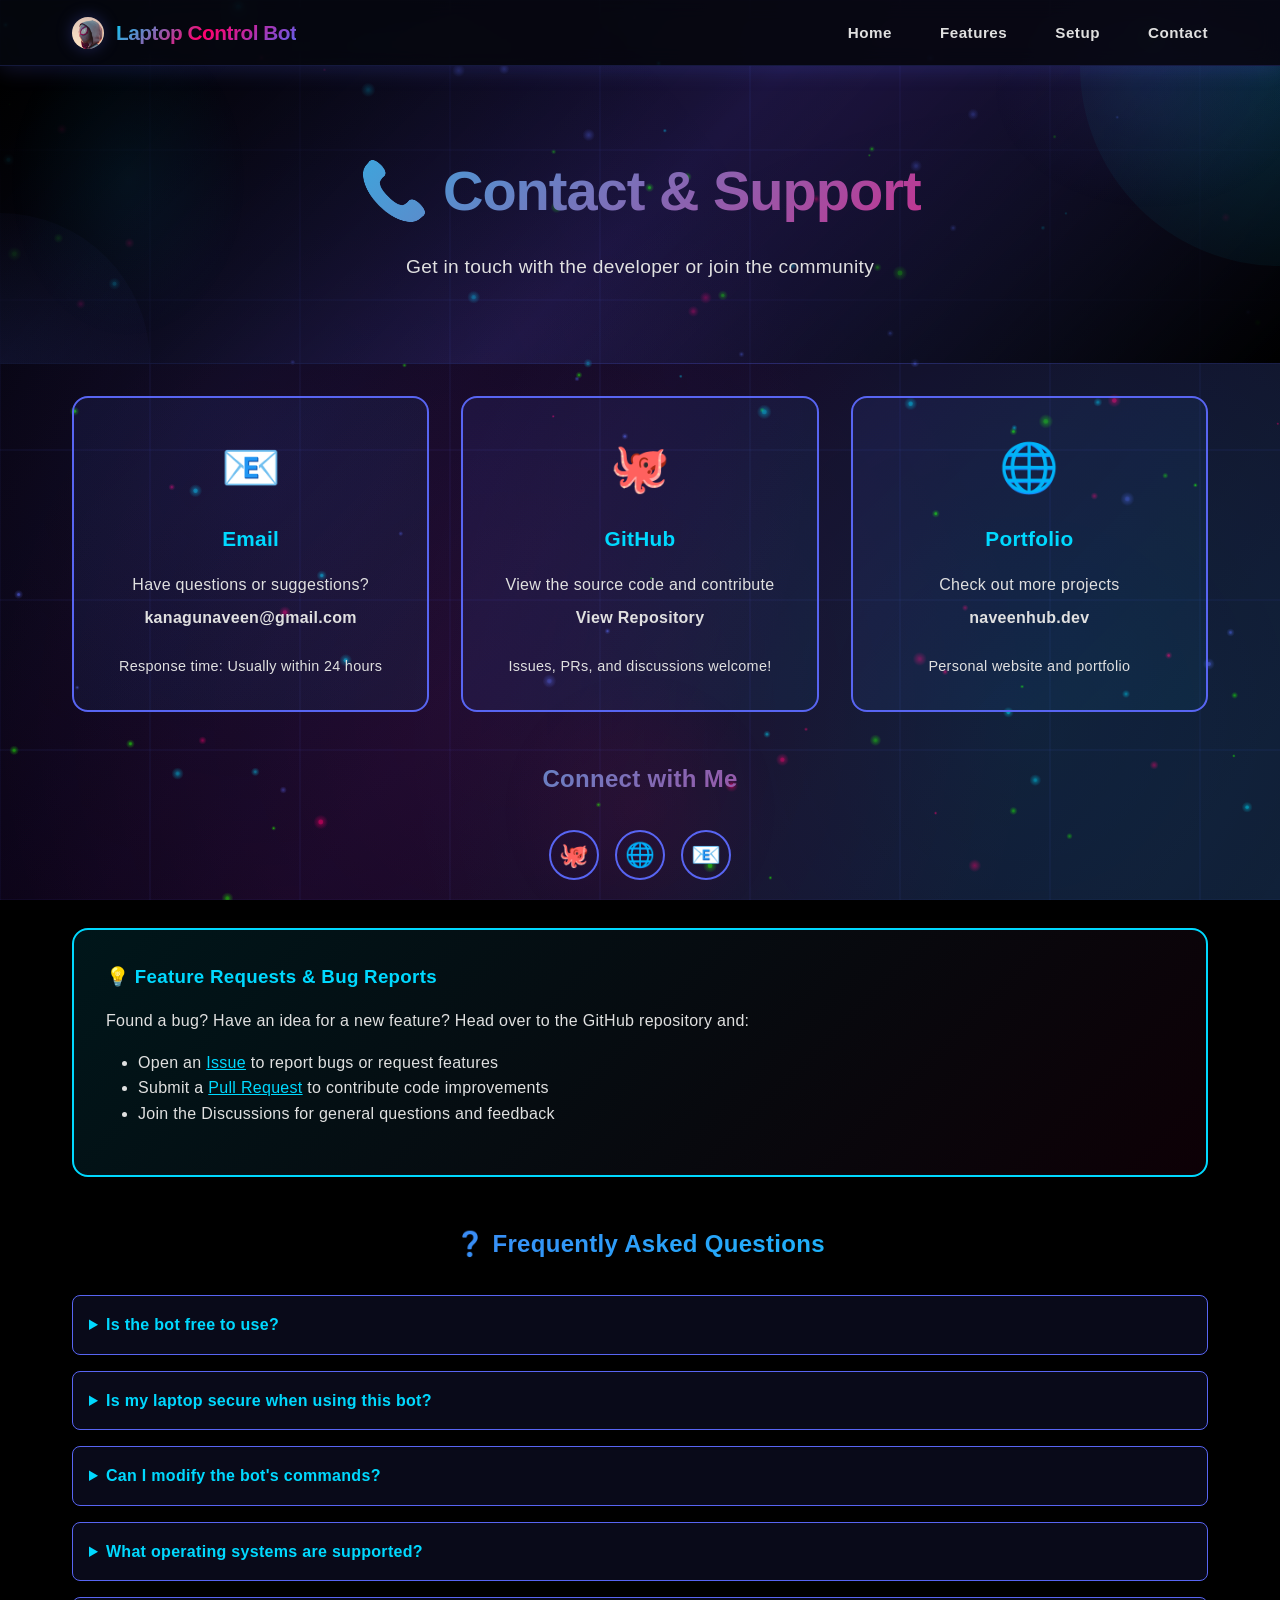
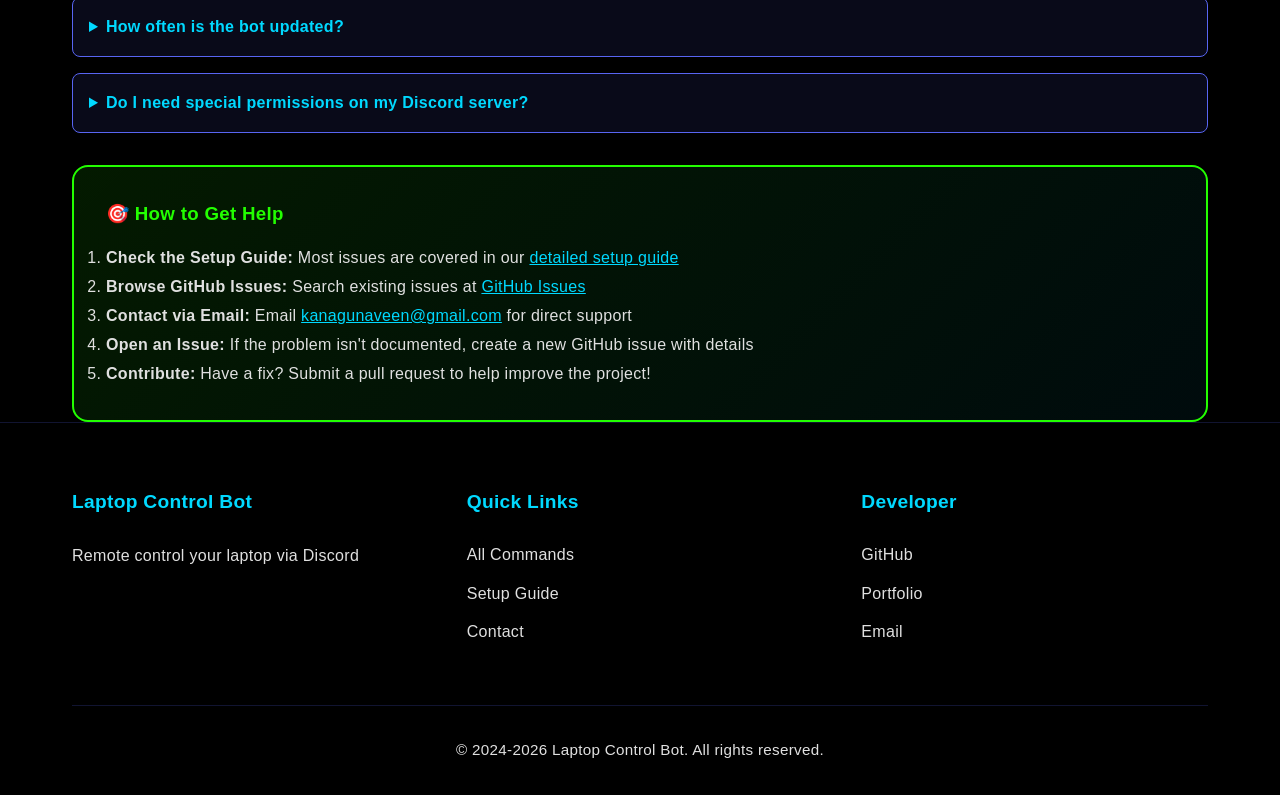
==== pages/contact.html @ 31f5bd6a "animation on background" ====
<!DOCTYPE html>
<html lang="en">
<head>
    <meta charset="UTF-8">
    <meta name="viewport" content="width=device-width, initial-scale=1.0">
    <title>Contact - Laptop Control Bot</title>
    <link rel="stylesheet" href="../css/styles.css">
    <link rel="stylesheet" href="../css/pages.css">
    <script src="../js/animated-background.js" defer></script>
    <style>
        .contact-grid {
            display: grid;
            grid-template-columns: repeat(auto-fit, minmax(250px, 1fr));
            gap: 2rem;
            margin: 2rem 0;
        }
        .contact-card {
            background: linear-gradient(135deg, rgba(88, 101, 242, 0.1), rgba(0, 217, 255, 0.05));
            border: 2px solid var(--primary);
            padding: 2rem;
            border-radius: 1rem;
            text-align: center;
            transition: all 0.3s ease;
        }
        .contact-card:hover {
            transform: translateY(-5px);
            border-color: var(--secondary);
            box-shadow: 0 10px 30px rgba(0, 217, 255, 0.2);
        }
        .contact-card h3 {
            color: var(--secondary);
            margin-bottom: 1rem;
            font-size: 1.3rem;
        }
        .contact-card a {
            color: var(--light);
            text-decoration: none;
            font-weight: 600;
            transition: all 0.3s ease;
            display: inline-block;
            margin: 0.5rem 0;
        }
        .contact-card a:hover {
            color: var(--accent);
            transform: scale(1.05);
        }
        .contact-icon {
            font-size: 3rem;
            margin-bottom: 1rem;
        }
        .social-links {
            display: flex;
            gap: 1rem;
            justify-content: center;
            margin-top: 2rem;
            flex-wrap: wrap;
        }
        .social-link {
            width: 50px;
            height: 50px;
            display: flex;
            align-items: center;
            justify-content: center;
            border: 2px solid var(--primary);
            border-radius: 50%;
            color: var(--secondary);
            font-size: 1.5rem;
            transition: all 0.3s ease;
            text-decoration: none;
        }
        .social-link:hover {
            background: var(--primary);
            color: var(--white);
            transform: scale(1.1);
        }
        .feedback-section {
            background: linear-gradient(135deg, rgba(0, 217, 255, 0.1), rgba(255, 0, 110, 0.05));
            border: 2px solid var(--secondary);
            padding: 2rem;
            border-radius: 1rem;
            margin: 2rem 0;
        }
    </style>
</head>
<body>
    <!-- Navigation -->
    <nav class="navbar">
        <div class="container">
            <div class="nav-brand">
                <img src="../image/header-logo.png" alt="Laptop Control Bot" class="brand-logo">
                <h1>Laptop Control Bot</h1>
            </div>
            <ul class="nav-links">
                <li><a href="../index.html">Home</a></li>
                <li><a href="features.html">Features</a></li>
                <li><a href="setup.html">Setup</a></li>
                <li><a href="#contact">Contact</a></li>
            </ul>
        </div>
    </nav>

    <!-- Page Header -->
    <section class="page-header">
        <div class="container">
            <h1>📞 Contact & Support</h1>
            <p>Get in touch with the developer or join the community</p>
        </div>
    </section>

    <!-- Contact Section -->
    <section id="contact" class="setup-section">
        <div class="container">
            <!-- Main Contact Cards -->
            <div class="contact-grid">
                <!-- Email -->
                <div class="contact-card">
                    <div class="contact-icon">📧</div>
                    <h3>Email</h3>
                    <p>Have questions or suggestions?</p>
                    <a href="mailto:kanagunaveen@gmail.com">kanagunaveen@gmail.com</a>
                    <p style="font-size: 0.9rem; color: var(--light); margin-top: 1rem;">
                        Response time: Usually within 24 hours
                    </p>
                </div>

                <!-- GitHub -->
                <div class="contact-card">
                    <div class="contact-icon">🐙</div>
                    <h3>GitHub</h3>
                    <p>View the source code and contribute</p>
                    <a href="https://github.com/Naveen022006/laptop-control-application" target="_blank">
                        View Repository
                    </a>
                    <p style="font-size: 0.9rem; color: var(--light); margin-top: 1rem;">
                        Issues, PRs, and discussions welcome!
                    </p>
                </div>

                <!-- Portfolio -->
                <div class="contact-card">
                    <div class="contact-icon">🌐</div>
                    <h3>Portfolio</h3>
                    <p>Check out more projects</p>
                    <a href="https://naveenhub.dev" target="_blank">
                        naveenhub.dev
                    </a>
                    <p style="font-size: 0.9rem; color: var(--light); margin-top: 1rem;">
                        Personal website and portfolio
                    </p>
                </div>
            </div>

            <!-- Social Links -->
            <div style="text-align: center; margin: 3rem 0;">
                <h2 style="margin-bottom: 2rem; background: linear-gradient(135deg, var(--secondary), var(--accent)); -webkit-background-clip: text; -webkit-text-fill-color: transparent; background-clip: text;">
                    Connect with Me
                </h2>
                <div class="social-links">
                    <a href="https://github.com/Naveen022006" target="_blank" class="social-link" title="GitHub">
                        🐙
                    </a>
                    <a href="https://naveenhub.dev" target="_blank" class="social-link" title="Portfolio">
                        🌐
                    </a>
                    <a href="mailto:kanagunaveen@gmail.com" class="social-link" title="Email">
                        📧
                    </a>
                </div>
            </div>

            <!-- Support & Feedback -->
            <div class="feedback-section">
                <h3 style="color: var(--secondary); margin-bottom: 1rem;">💡 Feature Requests & Bug Reports</h3>
                <p>Found a bug? Have an idea for a new feature? Head over to the GitHub repository and:</p>
                <ul style="margin: 1rem 0; padding-left: 2rem;">
                    <li>Open an <a href="https://github.com/Naveen022006/laptop-control-application/issues" target="_blank" style="color: var(--secondary);">Issue</a> to report bugs or request features</li>
                    <li>Submit a <a href="https://github.com/Naveen022006/laptop-control-application/pulls" target="_blank" style="color: var(--secondary);">Pull Request</a> to contribute code improvements</li>
                    <li>Join the Discussions for general questions and feedback</li>
                </ul>
            </div>

            <!-- FAQ Section -->
            <div style="margin-top: 3rem;">
                <h2 style="text-align: center; margin-bottom: 2rem; background: linear-gradient(135deg, var(--primary), var(--secondary)); -webkit-background-clip: text; -webkit-text-fill-color: transparent; background-clip: text;">
                    ❓ Frequently Asked Questions
                </h2>
                
                <div style="display: grid; gap: 1rem;">
                    <details style="background: rgba(88, 101, 242, 0.1); border: 1px solid var(--primary); padding: 1rem; border-radius: 0.5rem; cursor: pointer;">
                        <summary style="color: var(--secondary); font-weight: 600; cursor: pointer;">
                            Is the bot free to use?
                        </summary>
                        <p style="margin-top: 1rem; color: var(--light);">
                            Yes! The bot is completely free and open-source. You can use it, modify it, and contribute to it.
                        </p>
                    </details>

                    <details style="background: rgba(88, 101, 242, 0.1); border: 1px solid var(--primary); padding: 1rem; border-radius: 0.5rem; cursor: pointer;">
                        <summary style="color: var(--secondary); font-weight: 600; cursor: pointer;">
                            Is my laptop secure when using this bot?
                        </summary>
                        <p style="margin-top: 1rem; color: var(--light);">
                            Yes! Only authorized users (configured in .env) can execute commands. Your bot token is kept private and never shared. However, always be cautious about who you authorize.
                        </p>
                    </details>

                    <details style="background: rgba(88, 101, 242, 0.1); border: 1px solid var(--primary); padding: 1rem; border-radius: 0.5rem; cursor: pointer;">
                        <summary style="color: var(--secondary); font-weight: 600; cursor: pointer;">
                            Can I modify the bot's commands?
                        </summary>
                        <p style="margin-top: 1rem; color: var(--light);">
                            Absolutely! The bot is open-source, so you can modify any command or add new features. Check the codebase in the <code>commands/</code> directory.
                        </p>
                    </details>

                    <details style="background: rgba(88, 101, 242, 0.1); border: 1px solid var(--primary); padding: 1rem; border-radius: 0.5rem; cursor: pointer;">
                        <summary style="color: var(--secondary); font-weight: 600; cursor: pointer;">
                            What operating systems are supported?
                        </summary>
                        <p style="margin-top: 1rem; color: var(--light);">
                            The bot supports Windows, macOS, and Linux. Some features like Chrome detection are optimized for Windows, but most commands work on all platforms.
                        </p>
                    </details>

                    <details style="background: rgba(88, 101, 242, 0.1); border: 1px solid var(--primary); padding: 1rem; border-radius: 0.5rem; cursor: pointer;">
                        <summary style="color: var(--secondary); font-weight: 600; cursor: pointer;">
                            How often is the bot updated?
                        </summary>
                        <p style="margin-top: 1rem; color: var(--light);">
                            The bot is actively maintained! Updates and new features are added regularly. Follow the GitHub repository to stay updated with the latest releases.
                        </p>
                    </details>

                    <details style="background: rgba(88, 101, 242, 0.1); border: 1px solid var(--primary); padding: 1rem; border-radius: 0.5rem; cursor: pointer;">
                        <summary style="color: var(--secondary); font-weight: 600; cursor: pointer;">
                            Do I need special permissions on my Discord server?
                        </summary>
                        <p style="margin-top: 1rem; color: var(--light);">
                            The bot needs Administrator permissions to function fully. When you invite the bot to your server, it will request these permissions. You can also set specific channel permissions if desired.
                        </p>
                    </details>
                </div>
            </div>

            <!-- Support Form Info -->
            <div style="background: linear-gradient(135deg, rgba(35, 255, 0, 0.1), rgba(0, 217, 255, 0.05)); border: 2px solid var(--success); padding: 2rem; border-radius: 1rem; margin-top: 2rem;">
                <h3 style="color: var(--success); margin-bottom: 1rem;">🎯 How to Get Help</h3>
                <ol style="color: var(--light); line-height: 1.8;">
                    <li><strong>Check the Setup Guide:</strong> Most issues are covered in our <a href="setup.html" style="color: var(--secondary);">detailed setup guide</a></li>
                    <li><strong>Browse GitHub Issues:</strong> Search existing issues at <a href="https://github.com/Naveen022006/laptop-control-application/issues" target="_blank" style="color: var(--secondary);">GitHub Issues</a></li>
                    <li><strong>Contact via Email:</strong> Email <a href="mailto:kanagunaveen@gmail.com" style="color: var(--secondary);">kanagunaveen@gmail.com</a> for direct support</li>
                    <li><strong>Open an Issue:</strong> If the problem isn't documented, create a new GitHub issue with details</li>
                    <li><strong>Contribute:</strong> Have a fix? Submit a pull request to help improve the project!</li>
                </ol>
            </div>
        </div>
    </section>

    <!-- Footer -->
    <footer class="footer">
        <div class="container">
            <div class="footer-content">
                <div class="footer-section">
                    <h4>Laptop Control Bot</h4>
                    <p>Remote control your laptop via Discord</p>
                </div>
                <div class="footer-section">
                    <h4>Quick Links</h4>
                    <ul>
                        <li><a href="features.html">All Commands</a></li>
                        <li><a href="setup.html">Setup Guide</a></li>
                        <li><a href="#contact">Contact</a></li>
                    </ul>
                </div>
                <div class="footer-section">
                    <h4>Developer</h4>
                    <ul>
                        <li><a href="https://github.com/Naveen022006" target="_blank">GitHub</a></li>
                        <li><a href="https://naveenhub.dev" target="_blank">Portfolio</a></li>
                        <li><a href="mailto:kanagunaveen@gmail.com">Email</a></li>
                    </ul>
                </div>
            </div>
            <div class="footer-bottom">
                <p>&copy; 2024-2026 Laptop Control Bot. All rights reserved.</p>
            </div>
        </div>
    </footer>

    <script src="../js/script.js"></script>
</body>
</html>
---- css/styles.css ----
/* ===== CSS VARIABLES ===== */
:root {
    /* Modern Color Palette */
    --primary: #5865F2;
    --secondary: #00D9FF;
    --accent: #FF006E;
    --success: #23FF00;
    --warning: #FFB700;
    --dark: #111111;
    --darker: #000000;
    --light: #e0e0e0;
    --white: #ffffff;
    --gray-800: #1a1a1a;
    --gray-700: #2d2d2d;
    
    /* Spacing */
    --spacing-xs: 0.25rem;
    --spacing-sm: 0.5rem;
    --spacing-md: 1rem;
    --spacing-lg: 2rem;
    --spacing-xl: 3rem;
    
    /* Border Radius */
    --radius-sm: 0.25rem;
    --radius-md: 0.5rem;
    --radius-lg: 1rem;
    --radius-xl: 1.5rem;
    
    /* Transitions */
    --transition: all 0.3s cubic-bezier(0.4, 0, 0.2, 1);
    --transition-smooth: all 0.6s cubic-bezier(0.4, 0, 0.2, 1);
}

/* ===== GLOBAL STYLES ===== */
* {
    margin: 0;
    padding: 0;
    box-sizing: border-box;
}

html {
    scroll-behavior: smooth;
}

body {
    font-family: -apple-system, BlinkMacSystemFont, 'Segoe UI', 'Roboto', 'Helvetica Neue', sans-serif;
    line-height: 1.6;
    color: var(--light);
    background: #000000;
    overflow-x: hidden;
    font-weight: 400;
    letter-spacing: 0.3px;
    position: relative;
}

body::before {
    content: '';
    position: fixed;
    top: 0;
    left: 0;
    width: 100%;
    height: 100%;
    background: 
        radial-gradient(circle at 20% 50%, rgba(88, 101, 242, 0.1) 0%, transparent 50%),
        radial-gradient(circle at 80% 80%, rgba(0, 217, 255, 0.08) 0%, transparent 50%),
        radial-gradient(circle at 40% 80%, rgba(255, 0, 110, 0.06) 0%, transparent 50%);
    animation: floatOrbs 20s ease-in-out infinite;
    pointer-events: none;
    z-index: 0;
}

body::after {
    content: '';
    position: fixed;
    top: 0;
    left: 0;
    width: 100%;
    height: 100%;
    background: 
        radial-gradient(ellipse 300px 400px at 10% 20%, rgba(0, 217, 255, 0.06) 0%, transparent 40%),
        radial-gradient(ellipse 400px 300px at 90% 10%, rgba(88, 101, 242, 0.08) 0%, transparent 40%),
        radial-gradient(ellipse 350px 350px at 50% 90%, rgba(255, 0, 110, 0.05) 0%, transparent 40%);
    animation: moveBackground 25s ease-in-out infinite;
    pointer-events: none;
    z-index: 0;
}

.container {
    max-width: 1200px;
    margin: 0 auto;
    padding: 0 var(--spacing-lg);
    position: relative;
    z-index: 1;
}

/* ===== SCROLLBAR ===== */
::-webkit-scrollbar {
    width: 10px;
}

::-webkit-scrollbar-track {
    background: var(--dark);
}

::-webkit-scrollbar-thumb {
    background: var(--primary);
    border-radius: 5px;
}

::-webkit-scrollbar-thumb:hover {
    background: var(--secondary);
}

/* ===== NAVIGATION ===== */
.navbar {
    background: rgba(5, 8, 16, 0.8);
    backdrop-filter: blur(10px);
    padding: 1rem 0;
    position: sticky;
    top: 0;
    z-index: 1000;
    border-bottom: 1px solid rgba(88, 101, 242, 0.2);
    box-shadow: 0 8px 32px rgba(88, 101, 242, 0.1);
}

.navbar .container {
    display: flex;
    justify-content: space-between;
    align-items: center;
}

.nav-brand {
    display: flex;
    align-items: center;
    gap: 12px;
}

.brand-logo {
    height: 32px;
    width: 32px;
    border-radius: 50%;
    object-fit: cover;
    filter: drop-shadow(0 0 8px rgba(88, 101, 242, 0.3));
    transition: var(--transition);
}

.brand-logo:hover {
    filter: drop-shadow(0 0 16px rgba(0, 217, 255, 0.5));
    transform: scale(1.05);
}

.nav-brand h1 {
    font-size: 1.3rem;
    background: linear-gradient(135deg, var(--secondary), var(--accent), var(--primary));
    -webkit-background-clip: text;
    -webkit-text-fill-color: transparent;
    background-clip: text;
    font-weight: 700;
    letter-spacing: -0.5px;
}

.nav-links {
    display: flex;
    list-style: none;
    gap: 3rem;
    align-items: center;
}

.nav-links a {
    color: var(--light);
    text-decoration: none;
    font-weight: 600;
    transition: var(--transition);
    position: relative;
    padding: 0.5rem 0;
    font-size: 0.95rem;
    letter-spacing: 0.5px;
}

.nav-links a::after {
    content: '';
    position: absolute;
    bottom: -2px;
    left: 0;
    width: 0;
    height: 2px;
    background: linear-gradient(90deg, var(--secondary), var(--accent));
    transition: var(--transition);
}

.nav-links a:hover {
    color: var(--secondary);
}

.nav-links a:hover::after {
    width: 100%;
}

/* Wake Lock Button */
.wake-lock-btn {
    background: rgba(88, 101, 242, 0.1);
    border: 1.5px solid var(--primary);
    color: var(--light);
    padding: 0.6rem 0.8rem;
    border-radius: var(--radius-lg);
    cursor: pointer;
    font-size: 1.3rem;
    transition: var(--transition);
    display: flex;
    align-items: center;
    justify-content: center;
    min-width: 45px;
    height: 45px;
    backdrop-filter: blur(10px);
}

.wake-lock-btn:hover {
    background: rgba(88, 101, 242, 0.2);
    border-color: var(--secondary);
    transform: translateY(-2px);
}

.wake-lock-btn.active {
    background: linear-gradient(135deg, rgba(0, 217, 255, 0.2), rgba(88, 101, 242, 0.2));
    border-color: var(--secondary);
    box-shadow: 0 0 20px rgba(0, 217, 255, 0.4);
}

/* ===== HEADER SECTION ===== */
/* ===== HERO SECTION ===== */
.hero {
    min-height: 100vh;
    background: linear-gradient(135deg, var(--darker) 0%, rgba(88, 101, 242, 0.15) 50%, var(--dark) 100%);
    display: flex;
    align-items: center;
    padding: 6rem 0;
    position: relative;
    overflow: hidden;
}

.hero::before {
    content: '';
    position: absolute;
    width: 500px;
    height: 500px;
    background: radial-gradient(circle, rgba(88, 101, 242, 0.25), transparent);
    border-radius: 50%;
    top: -250px;
    right: -250px;
    animation: float 15s ease-in-out infinite;
}

.hero::after {
    content: '';
    position: absolute;
    width: 400px;
    height: 400px;
    background: radial-gradient(circle, rgba(0, 217, 255, 0.15), transparent);
    border-radius: 50%;
    bottom: -200px;
    left: -200px;
    animation: float 20s ease-in-out infinite;
}

@keyframes float {
    0%, 100% { transform: translateY(0px); }
    50% { transform: translateY(40px); }
}

.hero .container {
    display: grid;
    grid-template-columns: 1fr 1fr;
    gap: 4rem;
    align-items: center;
    position: relative;
    z-index: 10;
}

.hero-content h1 {
    font-size: 4.5rem;
    font-weight: 800;
    line-height: 1.1;
    margin-bottom: 1.5rem;
    background: linear-gradient(135deg, var(--secondary), var(--accent), var(--primary), var(--secondary));
    background-size: 300% 300%;
    -webkit-background-clip: text;
    -webkit-text-fill-color: transparent;
    background-clip: text;
    animation: gradientShift 6s ease infinite, slideInLeft 0.8s ease-out;
    letter-spacing: -1px;
}

@keyframes gradientShift {
    0% { background-position: 0% 50%; }
    50% { background-position: 100% 50%; }
    100% { background-position: 0% 50%; }
}

.hero-content p {
    font-size: 1.4rem;
    color: var(--light);
    margin-bottom: 2rem;
    font-weight: 500;
    letter-spacing: 0.3px;
    animation: slideInLeft 0.8s ease-out 0.2s both;
}

.status-card {
    background: rgba(88, 101, 242, 0.1);
    backdrop-filter: blur(10px);
    border: 1.5px solid rgba(88, 101, 242, 0.3);
    padding: 1.5rem 2rem;
    border-radius: var(--radius-xl);
    margin-bottom: 2rem;
    display: inline-flex;
    align-items: center;
    gap: 1.5rem;
    box-shadow: 0 8px 32px rgba(88, 101, 242, 0.15);
    transition: var(--transition);
    animation: slideInLeft 0.8s ease-out 0.3s both;
}

.status-card:hover {
    border-color: var(--secondary);
    box-shadow: 0 12px 48px rgba(0, 217, 255, 0.2);
    transform: translateY(-2px);
}

.status-label {
    font-weight: 700;
    color: var(--light);
    font-size: 1.1rem;
}

.status-indicator {
    display: inline-flex;
    align-items: center;
    gap: 0.8rem;
    font-weight: 700;
    padding: 0.7rem 1.2rem;
    border-radius: var(--radius-lg);
    background: rgba(35, 255, 0, 0.1);
    color: var(--success);
    min-width: 120px;
    justify-content: center;
    font-size: 0.95rem;
}

.status-indicator.online {
    background: rgba(35, 255, 0, 0.15);
    color: var(--success);
}

.status-indicator.offline {
    background: rgba(255, 0, 110, 0.15);
    color: var(--accent);
}

.status-indicator::before {
    content: '';
    width: 10px;
    height: 10px;
    border-radius: 50%;
    background: currentColor;
    animation: pulse 2s ease-in-out infinite;
}

@keyframes pulse {
    0%, 100% { opacity: 1; transform: scale(1); }
    50% { opacity: 0.6; transform: scale(1.2); }
}

.cta-buttons {
    display: flex;
    gap: 1.5rem;
    margin-bottom: 2rem;
    flex-wrap: wrap;
    animation: slideInLeft 0.8s ease-out 0.4s both;
}

.btn {
    padding: 1rem 2.5rem;
    border-radius: var(--radius-xl);
    border: none;
    font-size: 1.05rem;
    font-weight: 700;
    cursor: pointer;
    text-decoration: none;
    display: inline-flex;
    align-items: center;
    gap: 0.8rem;
    transition: var(--transition);
    text-align: center;
    min-width: 220px;
    letter-spacing: 0.5px;
    position: relative;
    overflow: hidden;
}

.btn::before {
    content: '';
    position: absolute;
    top: 0;
    left: -100%;
    width: 100%;
    height: 100%;
    background: rgba(255, 255, 255, 0.1);
    transition: var(--transition);
    z-index: -1;
}

.btn:hover::before {
    left: 100%;
}

.btn-primary {
    background: linear-gradient(135deg, var(--primary), var(--secondary));
    color: var(--white);
    box-shadow: 0 10px 30px rgba(88, 101, 242, 0.4);
}

.btn-primary:hover {
    transform: translateY(-4px);
    box-shadow: 0 15px 50px rgba(88, 101, 242, 0.6);
}

.btn-secondary {
    background: rgba(0, 217, 255, 0.1);
    color: var(--secondary);
    border: 1.5px solid var(--secondary);
    box-shadow: 0 8px 16px rgba(0, 217, 255, 0.2);
}

.btn-secondary:hover {
    background: var(--secondary);
    color: var(--dark);
    transform: translateY(-4px);
    box-shadow: 0 15px 40px rgba(0, 217, 255, 0.4);
}

.btn-github {
    background: rgba(255, 0, 110, 0.1);
    color: var(--accent);
    border: 1.5px solid var(--accent);
    box-shadow: 0 8px 16px rgba(255, 0, 110, 0.2);
}

.btn-github:hover {
    background: var(--accent);
    color: var(--white);
    transform: translateY(-4px);
    box-shadow: 0 15px 40px rgba(255, 0, 110, 0.4);
}

.hero-image {
    display: flex;
    justify-content: center;
    align-items: center;
    position: relative;
    animation: slideInRight 0.8s ease-out;
}

.bot-icon {
    max-width: 300px;
    height: 300px;
    width: 300px;
    border-radius: 50%;
    object-fit: cover;
    animation: bounce 3s ease-in-out infinite;
    filter: drop-shadow(0 0 40px rgba(88, 101, 242, 0.3));
    display: block;
}

@keyframes bounce {
    0%, 100% { transform: translateY(0); }
    50% { transform: translateY(-40px); }
}

@keyframes rotate {
    from { transform: rotateZ(0deg); }
    to { transform: rotateZ(360deg); }
}

@keyframes gradientShift {
    0% { background-position: 0% 50%; }
    50% { background-position: 100% 50%; }
    100% { background-position: 0% 50%; }
}

@keyframes floatOrbs {
    0%, 100% { opacity: 0.5; transform: translate(0, 0) scale(1); }
    25% { opacity: 0.8; transform: translate(50px, -30px) scale(1.1); }
    50% { opacity: 0.6; transform: translate(-40px, 40px) scale(0.9); }
    75% { opacity: 0.8; transform: translate(30px, 50px) scale(1.05); }
}

@keyframes moveBackground {
    0% {
        background-position: 0% 0%;
        filter: blur(0px);
    }
    25% {
        background-position: 100% 50%;
        filter: blur(1px);
    }
    50% {
        background-position: 50% 100%;
        filter: blur(2px);
    }
    75% {
        background-position: 0% 50%;
        filter: blur(1px);
    }
    100% {
        background-position: 0% 0%;
        filter: blur(0px);
    }
}

@keyframes slideInLeft {
    0% {
        transform: translateX(-100px);
        opacity: 0;
    }
    100% {
        transform: translateX(0);
        opacity: 1;
    }
}

@keyframes slideInRight {
    0% {
        transform: translateX(100px);
        opacity: 0;
    }
    100% {
        transform: translateX(0);
        opacity: 1;
    }
}

@keyframes slideUp {
    0% {
        transform: translateY(40px);
        opacity: 0;
    }
    100% {
        transform: translateY(0);
        opacity: 1;
    }
}

/* ===== FEATURES OVERVIEW ===== */
.features-overview {
    padding: 5rem 0;
    background: linear-gradient(180deg, var(--darker) 0%, var(--dark) 50%, var(--darker) 100%);
    position: relative;
}

.features-overview h2 {
    text-align: center;
    font-size: 3.5rem;
    margin-bottom: 4rem;
    font-weight: 800;
    background: linear-gradient(135deg, var(--secondary), var(--accent), var(--primary));
    -webkit-background-clip: text;
    -webkit-text-fill-color: transparent;
    background-clip: text;
    letter-spacing: -1px;
}

.feature-grid {
    display: grid;
    grid-template-columns: repeat(auto-fit, minmax(320px, 1fr));
    gap: 2.5rem;
}

.feature-card {
    background: rgba(88, 101, 242, 0.05);
    backdrop-filter: blur(10px);
    border: 1px solid rgba(88, 101, 242, 0.2);
    padding: 2.5rem;
    border-radius: var(--radius-xl);
    transition: var(--transition-smooth);
    cursor: pointer;
    position: relative;
    overflow: hidden;
    animation: slideUp 0.6s ease-out forwards;
    opacity: 0;
}

.feature-grid .feature-card:nth-child(1) { animation-delay: 0.1s; }
.feature-grid .feature-card:nth-child(2) { animation-delay: 0.2s; }
.feature-grid .feature-card:nth-child(3) { animation-delay: 0.3s; }
.feature-grid .feature-card:nth-child(4) { animation-delay: 0.4s; }
.feature-grid .feature-card:nth-child(5) { animation-delay: 0.5s; }
.feature-grid .feature-card:nth-child(6) { animation-delay: 0.6s; }

.feature-card::before {
    content: '';
    position: absolute;
    top: -100%;
    left: -100%;
    width: 200%;
    height: 200%;
    background: linear-gradient(45deg, transparent, rgba(0, 217, 255, 0.1), transparent);
    transition: var(--transition);
}

.feature-card:hover::before {
    top: 100%;
    left: 100%;
}

.feature-card:hover {
    transform: translateY(-12px);
    border-color: var(--secondary);
    box-shadow: 0 20px 60px rgba(0, 217, 255, 0.25);
    background: rgba(88, 101, 242, 0.08);
}

.feature-icon {
    font-size: 3.5rem;
    display: block;
    margin-bottom: 1.5rem;
    animation: bounce 3s ease-in-out infinite;
}

.feature-card h3 {
    color: var(--secondary);
    margin-bottom: 1rem;
    font-size: 1.5rem;
    font-weight: 700;
    letter-spacing: -0.5px;
}

.feature-card p {
    color: var(--light);
    font-size: 1.05rem;
    line-height: 1.8;
}

/* ===== PROJECT STATUS ===== */
.project-status {
    padding: 5rem 0;
    background: linear-gradient(135deg, var(--dark) 0%, rgba(88, 101, 242, 0.08) 50%, var(--dark) 100%);
}

.project-status h2 {
    text-align: center;
    font-size: 3.5rem;
    margin-bottom: 4rem;
    font-weight: 800;
    background: linear-gradient(135deg, var(--primary), var(--accent));
    -webkit-background-clip: text;
    -webkit-text-fill-color: transparent;
    background-clip: text;
    letter-spacing: -1px;
}

.status-grid {
    display: grid;
    grid-template-columns: repeat(auto-fit, minmax(240px, 1fr));
    gap: 2.5rem;
}

.status-box {
    background: linear-gradient(135deg, rgba(0, 217, 255, 0.1), rgba(255, 0, 110, 0.05));
    backdrop-filter: blur(10px);
    border: 1.5px solid var(--secondary);
    padding: 2.5rem;
    border-radius: var(--radius-xl);
    text-align: center;
    transition: var(--transition-smooth);
    position: relative;
    overflow: hidden;
}

.status-box::before {
    content: '';
    position: absolute;
    top: 0;
    left: 0;
    right: 0;
    height: 1px;
    background: linear-gradient(90deg, transparent, var(--secondary), transparent);
}

.status-box:hover {
    border-color: var(--accent);
    transform: translateY(-10px);
    box-shadow: 0 20px 60px rgba(0, 217, 255, 0.2);
    background: linear-gradient(135deg, rgba(0, 217, 255, 0.15), rgba(255, 0, 110, 0.1));
}

.status-box h3 {
    color: var(--secondary);
    margin-bottom: 1.5rem;
    font-size: 1.3rem;
    font-weight: 700;
}

.status-box .highlight {
    font-size: 2rem;
    font-weight: 800;
    color: var(--success);
    letter-spacing: -1px;
}

/* ===== QUICK START ===== */
.quick-start {
    padding: 5rem 0;
    background: var(--darker);
}

.quick-start h2 {
    text-align: center;
    font-size: 3.5rem;
    margin-bottom: 3rem;
    font-weight: 800;
    background: linear-gradient(135deg, var(--accent), var(--secondary));
    -webkit-background-clip: text;
    -webkit-text-fill-color: transparent;
    background-clip: text;
    letter-spacing: -1px;
}

.steps {
    background: rgba(88, 101, 242, 0.08);
    backdrop-filter: blur(10px);
    border: 1.5px solid rgba(88, 101, 242, 0.2);
    padding: 3rem;
    border-radius: var(--radius-xl);
    list-style: none;
    margin-bottom: 2.5rem;
    box-shadow: 0 10px 40px rgba(88, 101, 242, 0.1);
}

.steps li {
    padding: 1.5rem 0;
    padding-left: 4rem;
    position: relative;
    color: var(--light);
    font-size: 1.1rem;
    line-height: 1.8;
    font-weight: 500;
}

.steps li + li {
    border-top: 1px solid rgba(88, 101, 242, 0.2);
}

.steps li::before {
    content: '';
    position: absolute;
    left: 0;
    top: 50%;
    transform: translateY(-50%);
    width: 45px;
    height: 45px;
    background: linear-gradient(135deg, var(--secondary), var(--accent));
    border-radius: 50%;
    display: flex;
    align-items: center;
    justify-content: center;
    font-weight: 800;
    color: var(--dark);
    font-size: 1.2rem;
    box-shadow: 0 5px 15px rgba(0, 217, 255, 0.3);
}

.steps li:nth-child(1)::before { content: '1'; }
.steps li:nth-child(2)::before { content: '2'; }
.steps li:nth-child(3)::before { content: '3'; }
.steps li:nth-child(4)::before { content: '4'; }
.steps li:nth-child(5)::before { content: '5'; }

.steps a {
    color: var(--secondary);
    text-decoration: none;
    font-weight: 700;
    transition: var(--transition);
}

.steps a:hover {
    color: var(--accent);
    text-decoration: underline;
}

.quick-start .btn {
    display: block;
    margin: 0 auto;
}

/* ===== GITHUB SECTION ===== */
.github-section {
    padding: 5rem 0;
    background: linear-gradient(135deg, var(--dark) 0%, rgba(255, 0, 110, 0.08) 50%, var(--dark) 100%);
    text-align: center;
}

.github-section h2 {
    font-size: 3.5rem;
    margin-bottom: 1rem;
    font-weight: 800;
    background: linear-gradient(135deg, var(--success), var(--secondary));
    -webkit-background-clip: text;
    -webkit-text-fill-color: transparent;
    background-clip: text;
    letter-spacing: -1px;
}

.github-section p {
    font-size: 1.2rem;
    margin-bottom: 3rem;
    color: var(--light);
    font-weight: 500;
}

.github-links {
    display: flex;
    gap: 2rem;
    justify-content: center;
    flex-wrap: wrap;
}

.github-links .btn {
    min-width: 280px;
}

/* ===== FOOTER ===== */
.footer {
    background: var(--darker);
    border-top: 1px solid rgba(88, 101, 242, 0.2);
    padding: 4rem 0 2rem;
}

.footer-content {
    display: grid;
    grid-template-columns: repeat(auto-fit, minmax(280px, 1fr));
    gap: 3rem;
    margin-bottom: 3rem;
}

.footer-section h4 {
    color: var(--secondary);
    margin-bottom: 1.5rem;
    font-size: 1.2rem;
    font-weight: 700;
}

.footer-section p {
    color: var(--light);
    margin-bottom: 1.5rem;
    line-height: 1.8;
}

.footer-section ul {
    list-style: none;
}

.footer-section ul li {
    margin-bottom: 0.8rem;
}

.footer-section a {
    color: var(--light);
    text-decoration: none;
    transition: var(--transition);
    font-weight: 500;
}

.footer-section a:hover {
    color: var(--secondary);
    transform: translateX(4px);
}

.footer-bottom {
    text-align: center;
    padding-top: 2rem;
    border-top: 1px solid rgba(88, 101, 242, 0.2);
    color: var(--light);
    font-size: 0.95rem;
    font-weight: 500;
}

.footer-bottom a {
    color: var(--secondary);
    text-decoration: none;
    transition: var(--transition);
}

.footer-bottom a:hover {
    color: var(--accent);
    text-decoration: underline;
}

/* ===== RESPONSIVE DESIGN ===== */
@media (max-width: 1024px) {
    .hero .container {
        grid-template-columns: 1fr;
        gap: 2rem;
    }

    .hero-content h1 {
        font-size: 3.5rem;
    }

    .bot-icon {
        max-width: 220px;
        width: 220px;
        height: 220px;
    }

    .features-overview h2,
    .project-status h2,
    .quick-start h2,
    .github-section h2 {
        font-size: 2.5rem;
    }
}

@media (max-width: 768px) {
    .navbar {
        padding: 0.8rem 0;
    }

    .nav-brand h1 {
        font-size: 1.3rem;
    }

    .brand-logo {
        height: 42px;
        width: 42px;
    }

    .nav-links {
        gap: 1rem;
        font-size: 0.85rem;
    }

    .hero {
        padding: 3rem 0;
    }

    .hero .container {
        grid-template-columns: 1fr;
        gap: 2rem;
    }

    .hero-content h1 {
        font-size: 2.5rem;
    }

    .hero-content p {
        font-size: 1.1rem;
    }

    .cta-buttons {
        flex-direction: column;
    }

    .btn {
        min-width: 100%;
        justify-content: center;
        padding: 0.9rem 2rem;
        min-height: 44px;
    }

    .bot-icon {
        max-width: 200px;
        width: 200px;
        height: 200px;
    }

    .feature-grid {
        grid-template-columns: 1fr;
        gap: 1.5rem;
    }

    .feature-card {
        padding: 2rem;
    }

    .status-grid {
        grid-template-columns: repeat(2, 1fr);
        gap: 1.5rem;
    }

    .status-box {
        padding: 1.5rem;
    }

    .steps {
        padding: 1.5rem;
    }

    .steps li {
        padding: 1.2rem 0;
        padding-left: 3.5rem;
    }

    .github-links {
        flex-direction: column;
    }

    .github-links .btn {
        min-width: 100%;
    }

    .status-card {
        flex-direction: column;
        gap: 1rem;
        align-items: flex-start;
        padding: 1.2rem;
    }

    .feature-icon {
        font-size: 2.8rem;
        margin-bottom: 1rem;
    }
}

@media (max-width: 480px) {
    .container {
        padding: 0 1rem;
    }

    .navbar {
        padding: 0.6rem 0;
    }

    .nav-brand h1 {
        font-size: 1.2rem;
    }

    .brand-logo {
        height: 35px;
        width: 35px;
    }

    .nav-logo {
        height: 28px;
    }

    .nav-links {
        gap: 0.8rem;
        font-size: 0.8rem;
    }

    .nav-links a {
        font-size: 0.75rem;
        padding: 0.4rem 0;
    }

    .wake-lock-btn {
        min-width: 40px;
        height: 40px;
        padding: 0.5rem;
        font-size: 1.1rem;
    }

    .hero {
        padding: 2rem 0;
        min-height: auto;
    }

    .hero .container {
        gap: 1.5rem;
    }

    .hero-content h1 {
        font-size: 1.8rem;
        margin-bottom: 1rem;
        line-height: 1.2;
    }

    .hero-content p {
        font-size: 0.95rem;
        margin-bottom: 1.5rem;
    }

    .status-card {
        padding: 1rem;
        gap: 0.8rem;
        font-size: 0.9rem;
    }

    .status-label {
        font-size: 0.9rem;
    }

    .cta-buttons {
        flex-direction: column;
        gap: 1rem;
        margin-bottom: 1.5rem;
    }

    .btn {
        padding: 0.85rem 1.5rem;
        font-size: 0.95rem;
        min-height: 44px;
        width: 100%;
        justify-content: center;
    }

    .btn-primary {
        min-width: unset;
    }

    .btn-secondary {
        min-width: unset;
    }

    .bot-icon {
        max-width: 120px;
        width: 120px;
        height: 120px;
    }

    .features-overview {
        padding: 2.5rem 0;
    }

    .features-overview h2,
    .project-status h2,
    .quick-start h2,
    .github-section h2 {
        font-size: 1.8rem;
        margin-bottom: 2rem;
    }

    .feature-grid {
        grid-template-columns: 1fr;
        gap: 1.2rem;
    }

    .feature-card {
        padding: 1.5rem;
    }

    .feature-icon {
        font-size: 2.5rem;
        margin-bottom: 1rem;
    }

    .feature-card h3 {
        font-size: 1.2rem;
        margin-bottom: 0.8rem;
    }

    .feature-card p {
        font-size: 0.95rem;
    }

    .project-status {
        padding: 2.5rem 0;
    }

    .status-grid {
        grid-template-columns: 1fr;
        gap: 1.2rem;
    }

    .status-box {
        padding: 1.2rem;
    }

    .status-box h2 {
        font-size: 1.2rem;
        margin-bottom: 0.8rem;
    }

    .status-box h3 {
        font-size: 1rem;
    }

    .status-box .highlight {
        font-size: 1.3rem;
    }

    .quick-start {
        padding: 2.5rem 0;
    }

    .steps {
        padding: 0;
        gap: 0.8rem;
    }

    .steps li {
        padding: 1rem 0;
        padding-left: 3rem;
        font-size: 0.95rem;
        line-height: 1.6;
    }

    .github-section {
        padding: 2.5rem 0;
    }

    .github-links {
        flex-direction: column;
        gap: 1rem;
    }

    .github-links .btn {
        min-width: 100%;
    }

    footer {
        padding: 2rem 0;
    }

    footer p {
        font-size: 0.9rem;
    }

    /* Reduce animation complexity on mobile */
    .feature-card {
        animation: slideUp 0.6s ease-out forwards !important;
    }

    body::before,
    body::after {
        animation: floatOrbs 30s ease-in-out infinite, moveBackground 35s ease-in-out infinite;
    }
}
---- css/pages.css ----
/* Page Header Styling */
.page-header {
    background: linear-gradient(135deg, var(--darker) 0%, rgba(88, 101, 242, 0.15) 50%, var(--darker) 100%);
    padding: 4rem 0;
    text-align: center;
    border-bottom: 2px solid var(--primary);
}

/* Wake Lock Button Styles */
.wake-lock-btn {
    background: rgba(88, 101, 242, 0.2);
    border: 2px solid var(--primary);
    color: var(--light);
    padding: 0.5rem 1rem;
    border-radius: 1rem;
    cursor: pointer;
    font-size: 1.2rem;
    transition: all 0.3s ease;
    display: flex;
    align-items: center;
    justify-content: center;
    min-width: 40px;
    height: 40px;
}

.wake-lock-btn:hover {
    background: var(--primary);
    color: var(--white);
    transform: scale(1.1);
}

.wake-lock-btn.active {
    background: linear-gradient(135deg, var(--secondary), var(--accent));
    border-color: var(--secondary);
    color: var(--dark);
    box-shadow: 0 4px 15px rgba(0, 217, 255, 0.4);
}

/* Page Header Styling */
.page-header {
    background: linear-gradient(135deg, var(--darker) 0%, rgba(88, 101, 242, 0.15) 50%, var(--darker) 100%);
    padding: 5rem 0;
    text-align: center;
    border-bottom: 1px solid rgba(88, 101, 242, 0.2);
    position: relative;
    overflow: hidden;
}

.page-header::before {
    content: '';
    position: absolute;
    width: 400px;
    height: 400px;
    background: radial-gradient(circle, rgba(0, 217, 255, 0.15), transparent);
    top: -200px;
    right: -200px;
    border-radius: 50%;
}

.page-header::after {
    content: '';
    position: absolute;
    width: 300px;
    height: 300px;
    background: radial-gradient(circle, rgba(88, 101, 242, 0.1), transparent);
    bottom: -150px;
    left: -150px;
    border-radius: 50%;
}

.page-header h1 {
    font-size: 3.5rem;
    margin-bottom: 1rem;
    font-weight: 800;
    background: linear-gradient(135deg, var(--secondary), var(--accent));
    -webkit-background-clip: text;
    -webkit-text-fill-color: transparent;
    background-clip: text;
    letter-spacing: -1px;
    position: relative;
    z-index: 10;
}

.page-header p {
    font-size: 1.2rem;
    color: var(--light);
    position: relative;
    z-index: 10;
    font-weight: 500;
}

/* Wake Lock Button Styles */
.wake-lock-btn {
    background: rgba(88, 101, 242, 0.1);
    border: 1.5px solid var(--primary);
    color: var(--light);
    padding: 0.6rem 0.8rem;
    border-radius: var(--radius-lg);
    cursor: pointer;
    font-size: 1.3rem;
    transition: all 0.3s cubic-bezier(0.4, 0, 0.2, 1);
    display: flex;
    align-items: center;
    justify-content: center;
    min-width: 45px;
    height: 45px;
    backdrop-filter: blur(10px);
}

.wake-lock-btn:hover {
    background: rgba(88, 101, 242, 0.2);
    border-color: var(--secondary);
    transform: translateY(-2px);
}

.wake-lock-btn.active {
    background: linear-gradient(135deg, rgba(0, 217, 255, 0.2), rgba(88, 101, 242, 0.2));
    border-color: var(--secondary);
    box-shadow: 0 0 20px rgba(0, 217, 255, 0.4);
}

/* Commands Section */
.commands-section {
    padding: 4rem 0;
    background: var(--dark);
}

.command-category {
    background: rgba(88, 101, 242, 0.05);
    backdrop-filter: blur(10px);
    border: 1px solid rgba(88, 101, 242, 0.2);
    padding: 2.5rem;
    border-radius: var(--radius-xl);
    margin-bottom: 2rem;
    transition: all 0.3s cubic-bezier(0.4, 0, 0.2, 1);
}

.command-category:hover {
    border-color: var(--secondary);
    box-shadow: 0 20px 60px rgba(0, 217, 255, 0.15);
    transform: translateY(-4px);
    background: rgba(88, 101, 242, 0.08);
}

.category-icon {
    font-size: 2.5rem;
    margin-bottom: 1rem;
    display: inline-block;
}

.command-category h2 {
    color: var(--secondary);
    margin-bottom: 1.5rem;
    font-size: 1.6rem;
    font-weight: 700;
    letter-spacing: -0.5px;
}

.commands-list {
    display: grid;
    gap: 1rem;
}

.command-item {
    background: rgba(0, 0, 0, 0.2);
    border-left: 3px solid var(--accent);
    padding: 1.2rem;
    border-radius: 0.5rem;
    transition: all 0.3s cubic-bezier(0.4, 0, 0.2, 1);
}

.command-item:hover {
    background: rgba(0, 217, 255, 0.1);
    border-left-color: var(--secondary);
    transform: translateX(4px);
}

.command-item code {
    color: var(--success);
    background: rgba(35, 255, 0, 0.1);
    padding: 0.4rem 0.8rem;
    border-radius: 0.3rem;
    font-family: 'Courier New', monospace;
    font-weight: 600;
}

.command-item p {
    color: var(--light);
    margin: 0.5rem 0;
    font-size: 1.05rem;
    line-height: 1.6;
}

.example {
    font-size: 0.95rem;
    color: var(--secondary);
    display: block;
    margin-top: 0.5rem;
    font-weight: 500;
}

.example code {
    color: #00D9FF;
}

.highlight {
    display: block;
    background: rgba(0, 217, 255, 0.15);
    padding: 0.7rem;
    border-radius: 0.3rem;
    color: var(--secondary);
    margin-top: 0.5rem;
    font-weight: 600;
    border-left: 3px solid var(--secondary);
}

.tips-section .tips-list {
    list-style: none;
    padding-left: 0;
}

.tips-section li {
    background: rgba(0, 0, 0, 0.2);
    padding: 1.2rem;
    margin-bottom: 0.8rem;
    border-radius: 0.5rem;
    border-left: 3px solid var(--success);
    color: var(--light);
    transition: all 0.3s cubic-bezier(0.4, 0, 0.2, 1);
    line-height: 1.8;
}

.tips-section li:hover {
    background: rgba(0, 217, 255, 0.1);
    transform: translateX(4px);
}

.tips-section strong {
    color: var(--secondary);
    font-weight: 700;
}

/* Comparison Section */
.comparison-section {
    padding: 4rem 0;
    background: var(--darker);
}

.comparison-section h2 {
    text-align: center;
    font-size: 3rem;
    margin-bottom: 3rem;
    font-weight: 800;
    background: linear-gradient(135deg, var(--secondary), var(--accent));
    -webkit-background-clip: text;
    -webkit-text-fill-color: transparent;
    background-clip: text;
    letter-spacing: -1px;
}

.comparison-grid {
    display: grid;
    grid-template-columns: repeat(auto-fit, minmax(260px, 1fr));
    gap: 2rem;
}

.comparison-card {
    background: linear-gradient(135deg, rgba(0, 217, 255, 0.1), rgba(255, 0, 110, 0.05));
    backdrop-filter: blur(10px);
    border: 1.5px solid var(--secondary);
    padding: 2rem;
    border-radius: var(--radius-xl);
    transition: all 0.3s cubic-bezier(0.4, 0, 0.2, 1);
    text-align: center;
    position: relative;
    overflow: hidden;
}

.comparison-card::before {
    content: '';
    position: absolute;
    top: 0;
    left: 0;
    right: 0;
    height: 1px;
    background: linear-gradient(90deg, transparent, var(--secondary), transparent);
}

.comparison-card:hover {
    border-color: var(--accent);
    transform: translateY(-8px);
    box-shadow: 0 20px 50px rgba(255, 0, 110, 0.2);
    background: linear-gradient(135deg, rgba(0, 217, 255, 0.15), rgba(255, 0, 110, 0.1));
}

.comparison-card h3 {
    color: var(--secondary);
    margin-bottom: 1.2rem;
    font-size: 1.3rem;
    font-weight: 700;
    letter-spacing: -0.5px;
}

.comparison-card p {
    color: var(--light);
    line-height: 1.8;
    font-size: 1.05rem;
}

.info-box {
    background: rgba(88, 101, 242, 0.15);
    backdrop-filter: blur(10px);
    border: 1.5px solid rgba(88, 101, 242, 0.3);
    padding: 1.2rem;
    border-radius: var(--radius-lg);
    color: var(--light);
    margin: 1.5rem 0;
    font-weight: 500;
}

/* Responsive */
@media (max-width: 1024px) {
    .page-header h1 {
        font-size: 2.5rem;
    }
}

@media (max-width: 768px) {
    .page-header {
        padding: 3rem 0;
    }

    .page-header h1 {
        font-size: 2rem;
    }

    .page-header p {
        font-size: 1rem;
    }

    .command-category {
        padding: 1.5rem;
    }

    .command-category h2 {
        font-size: 1.3rem;
    }

    .comparison-grid {
        grid-template-columns: 1fr;
        gap: 1.5rem;
    }
}
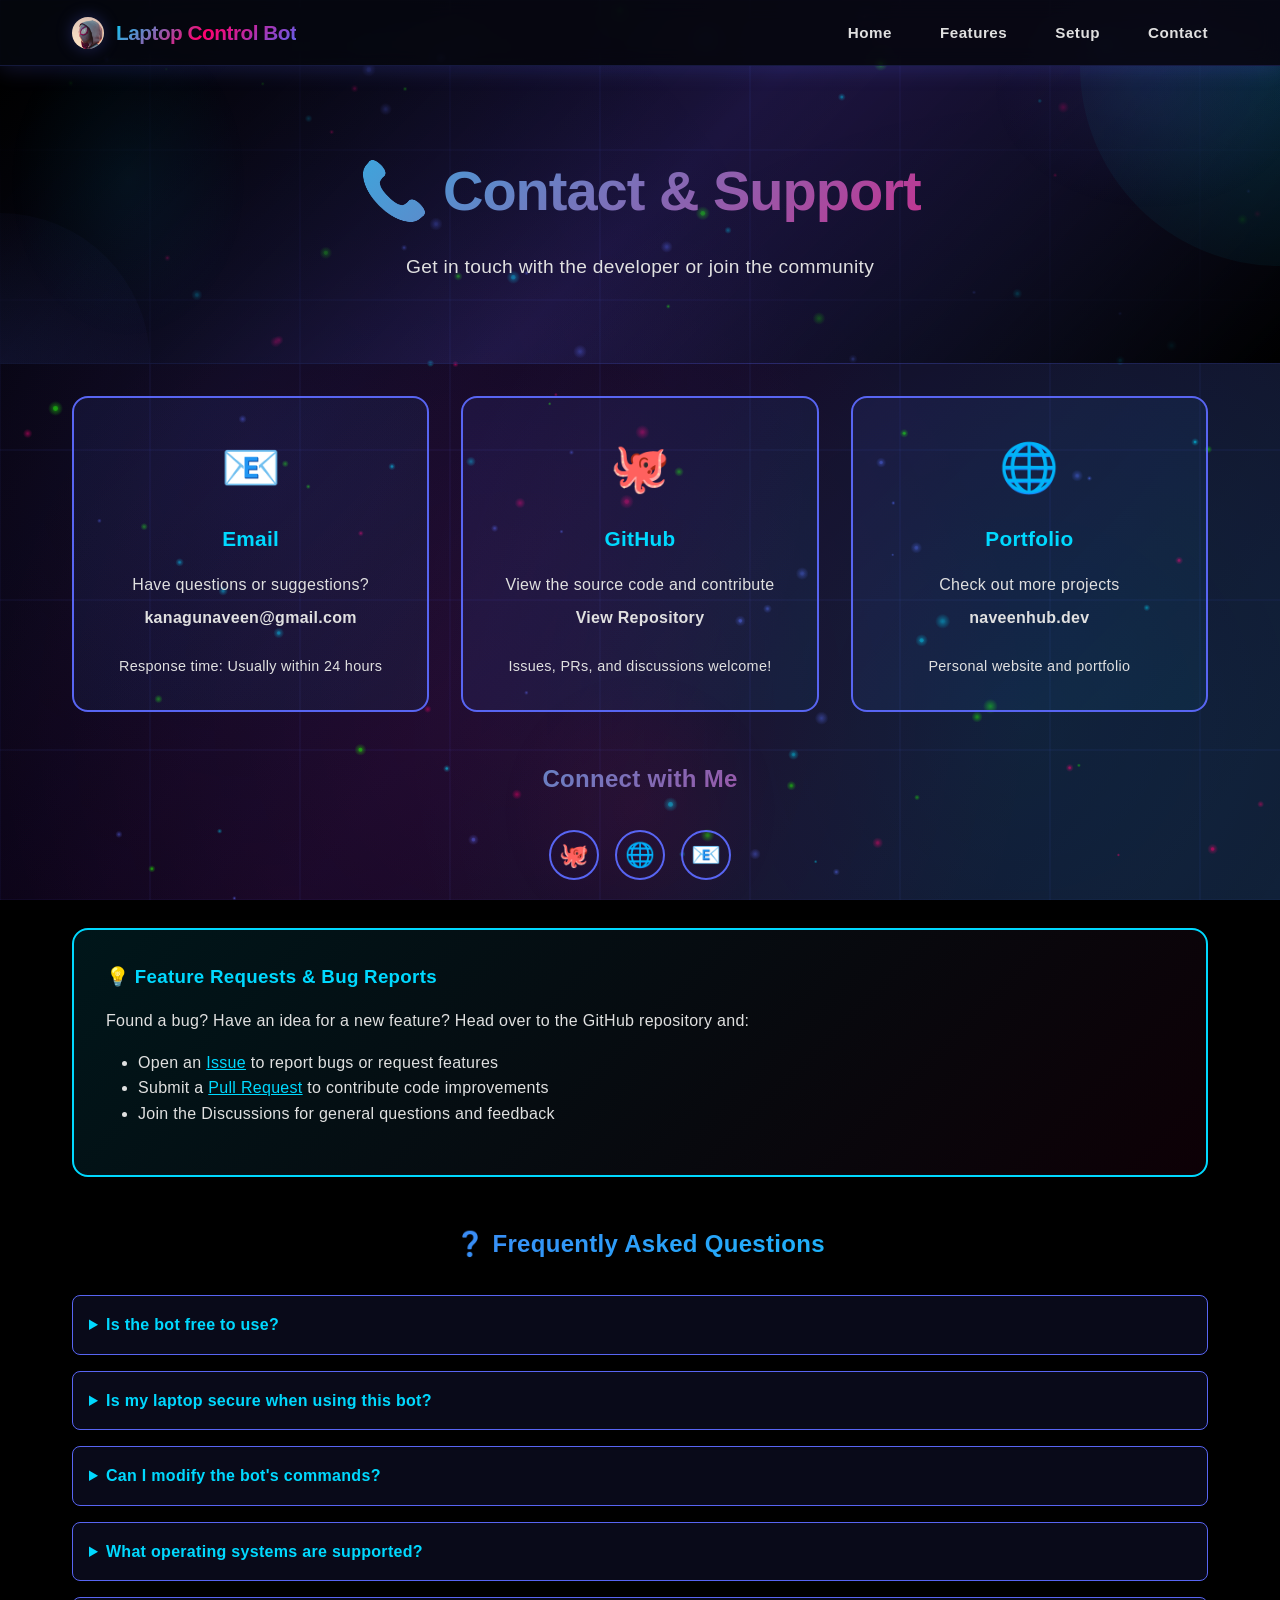
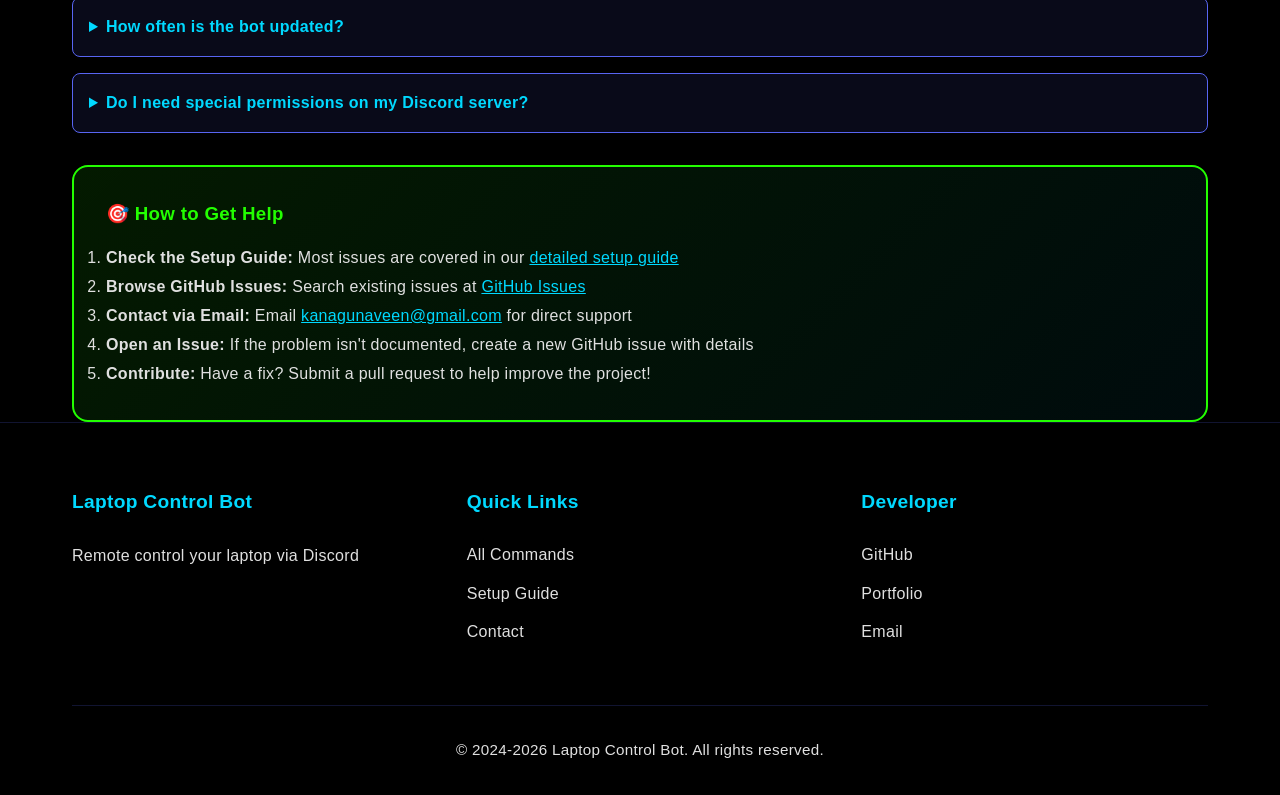
==== commit 79125fce: "added an custom-cursor" ====
--- a/pages/contact.html
+++ b/pages/contact.html
@@ -7,6 +7,7 @@
     <link rel="stylesheet" href="../css/styles.css">
     <link rel="stylesheet" href="../css/pages.css">
     <script src="../js/animated-background.js" defer></script>
+    <script src="../js/custom-cursor.js" defer></script>
     <style>
         .contact-grid {
             display: grid;
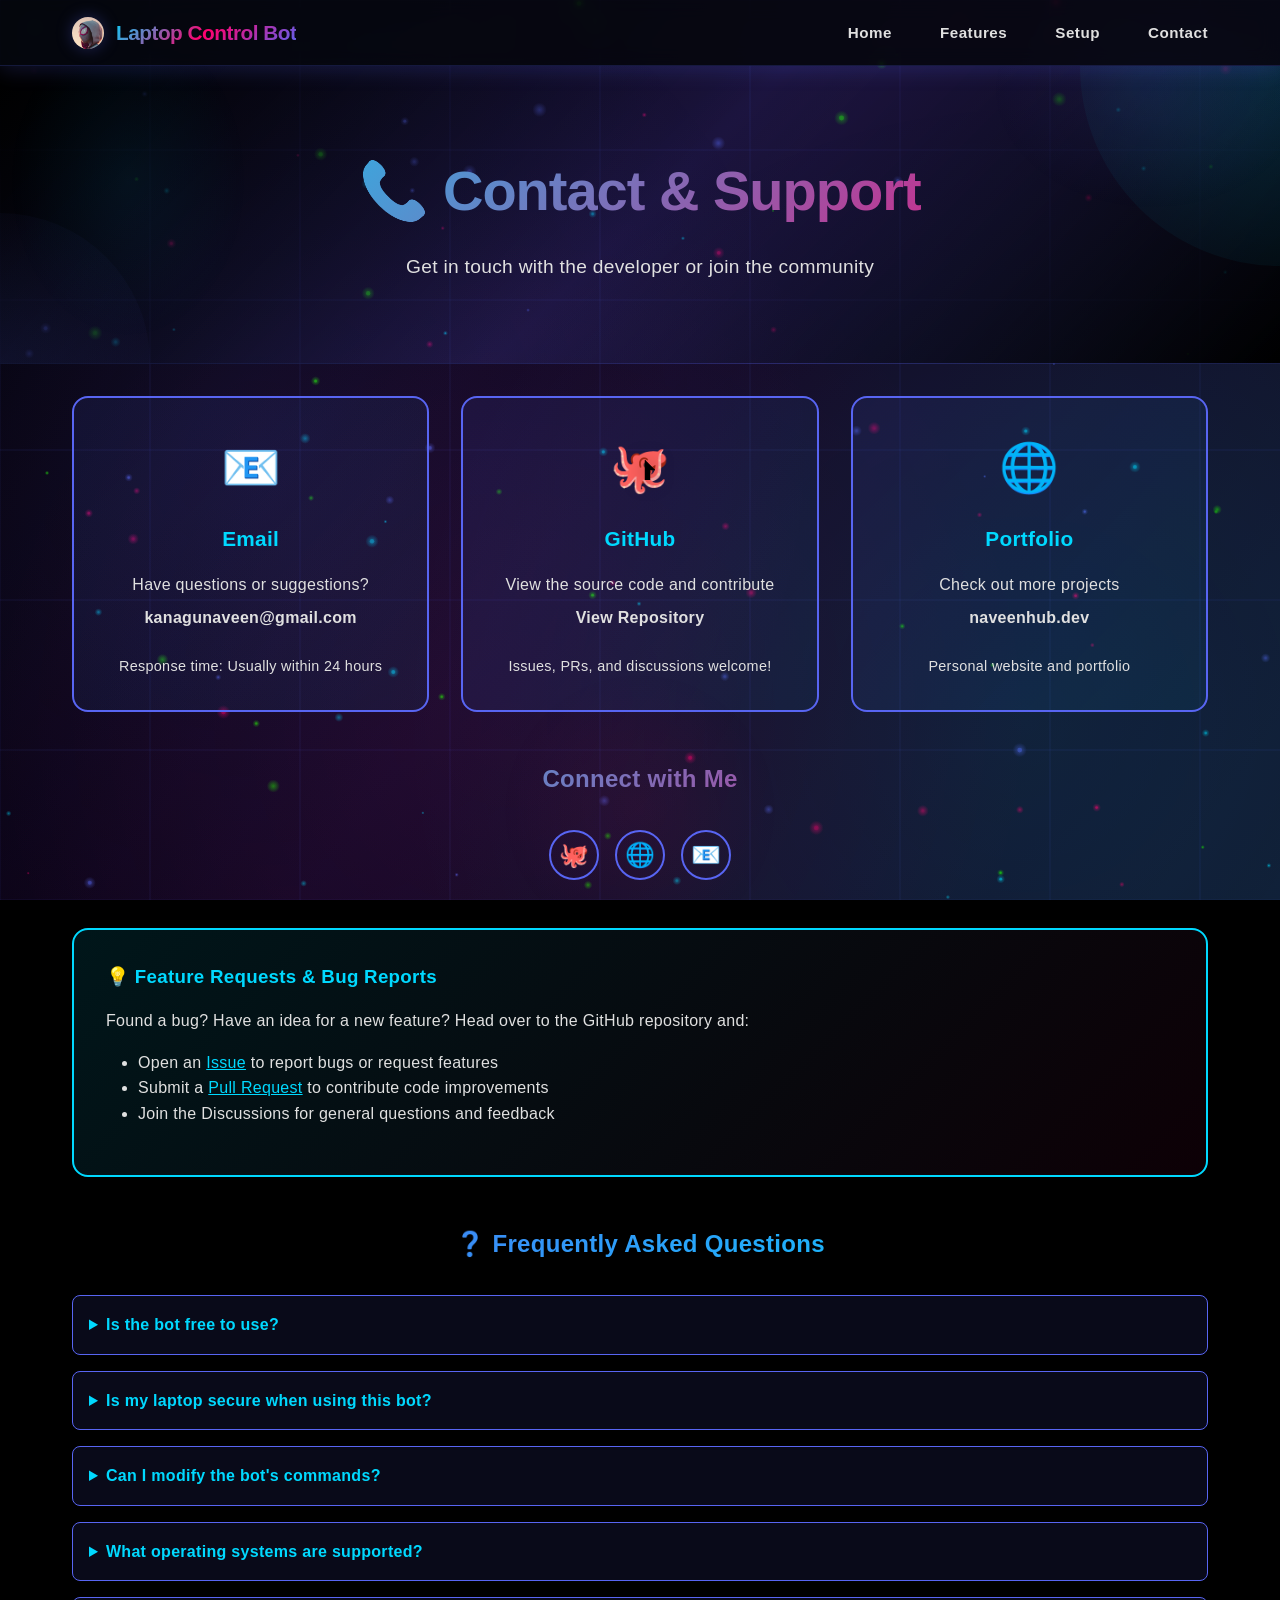
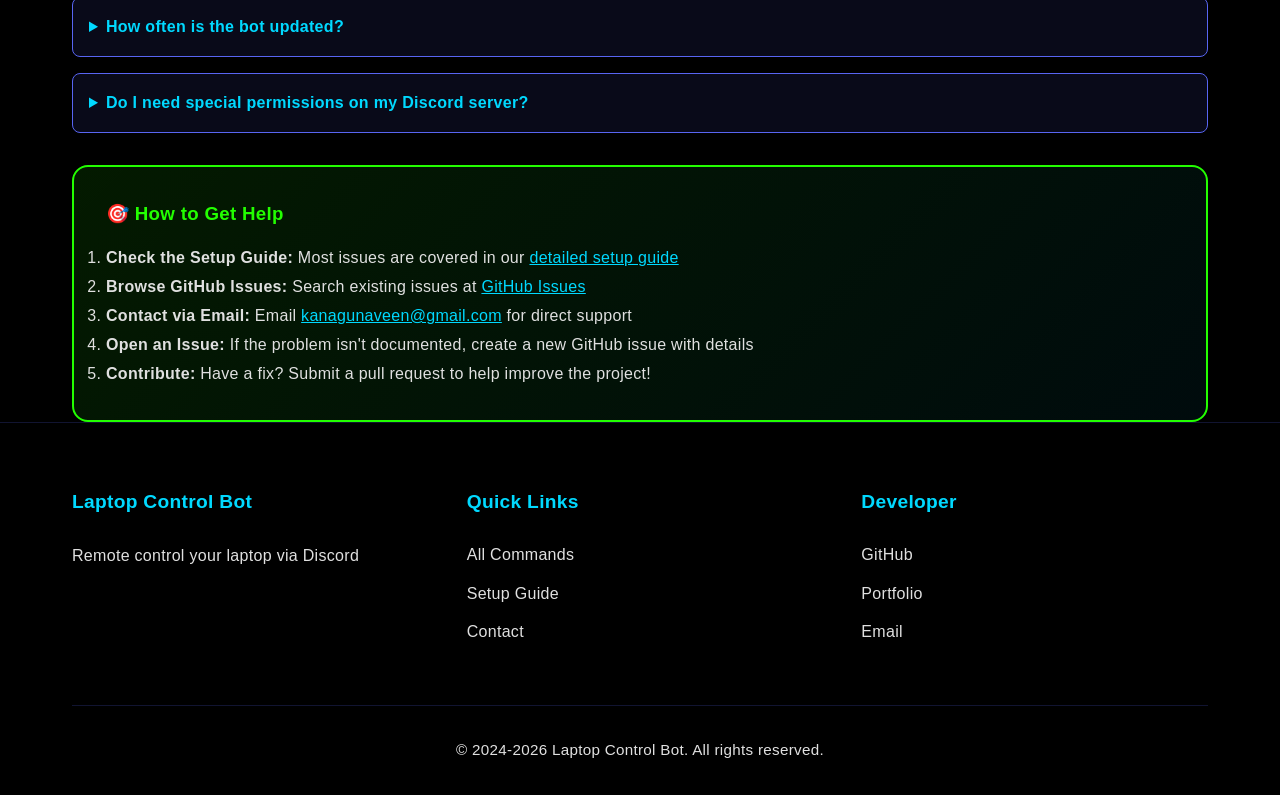
==== commit 22b0c029: "new cursor" ====
--- a/pages/contact.html
+++ b/pages/contact.html
@@ -6,8 +6,9 @@
     <title>Contact - Laptop Control Bot</title>
     <link rel="stylesheet" href="../css/styles.css">
     <link rel="stylesheet" href="../css/pages.css">
+    <link rel="stylesheet" href="../css/cursor.css">
     <script src="../js/animated-background.js" defer></script>
-    <script src="../js/custom-cursor.js" defer></script>
+    <script src="../js/cursor.js" defer></script>
     <style>
         .contact-grid {
             display: grid;
@@ -84,6 +85,12 @@
     </style>
 </head>
 <body>
+    <!-- Custom Cursor -->
+    <div class="cursor">
+        <svg viewBox="0 0 10 20" xmlns="http://www.w3.org/2000/svg" class="cursor-shape">
+            <path d="M 0 0 L 10 10 L 5 10 L 5 20 L 0 20 Z" fill="#000000" stroke="#000000" stroke-width="0.5" stroke-linejoin="round"/>
+        </svg>
+    </div>
     <!-- Navigation -->
     <nav class="navbar">
         <div class="container">
--- a/css/cursor.css
+++ b/css/cursor.css
@@ -0,0 +1,60 @@
+/* Cursor wrapper */
+.cursor {
+    position: fixed;
+    top: 0;
+    left: 0;
+    width: 20px;
+    height: 20px;
+    pointer-events: none;
+    z-index: 9999;
+    transform: translate(-50%, -50%);
+}
+
+/* SVG cursor shape */
+.cursor-shape {
+    width: 100%;
+    height: 100%;
+    filter: drop-shadow(0 0 10px rgba(0, 0, 0, 0.6));
+    /* Black glow */
+}
+
+/* Hide default cursor on body */
+body {
+    cursor: none;
+}
+
+/* Ensure links and buttons show the custom cursor pointer if needed, 
+   but generally we want the custom cursor everywhere. 
+   If elements force a cursor, we might need to override. */
+a,
+button,
+.btn,
+input,
+select,
+textarea {
+    cursor: none;
+}
+
+/* --- Mobile Override --- */
+/* Hide custom cursor completely on mobile/tablets */
+@media (max-width: 768px) {
+    .cursor {
+        display: none !important;
+    }
+
+    body {
+        cursor: auto !important;
+    }
+
+    a,
+    button,
+    .btn {
+        cursor: pointer !important;
+    }
+
+    input,
+    select,
+    textarea {
+        cursor: text !important;
+    }
+}
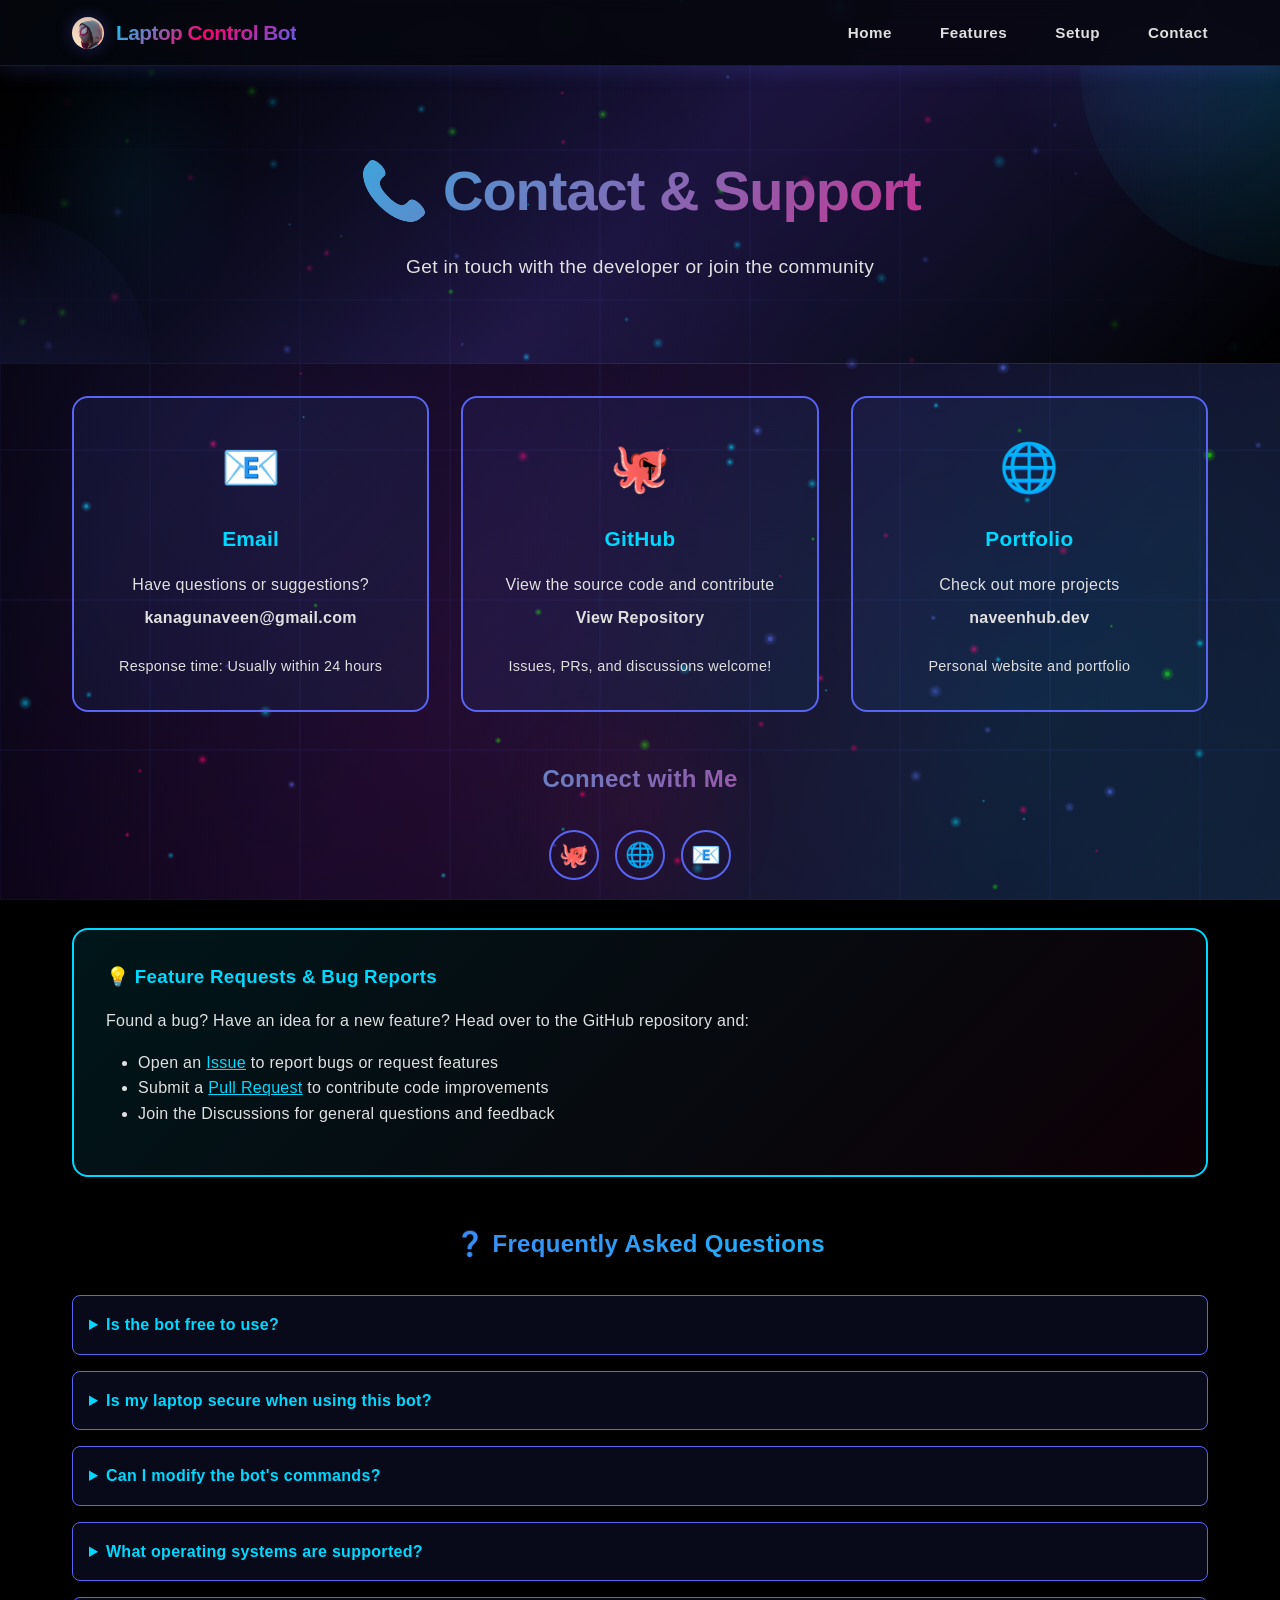
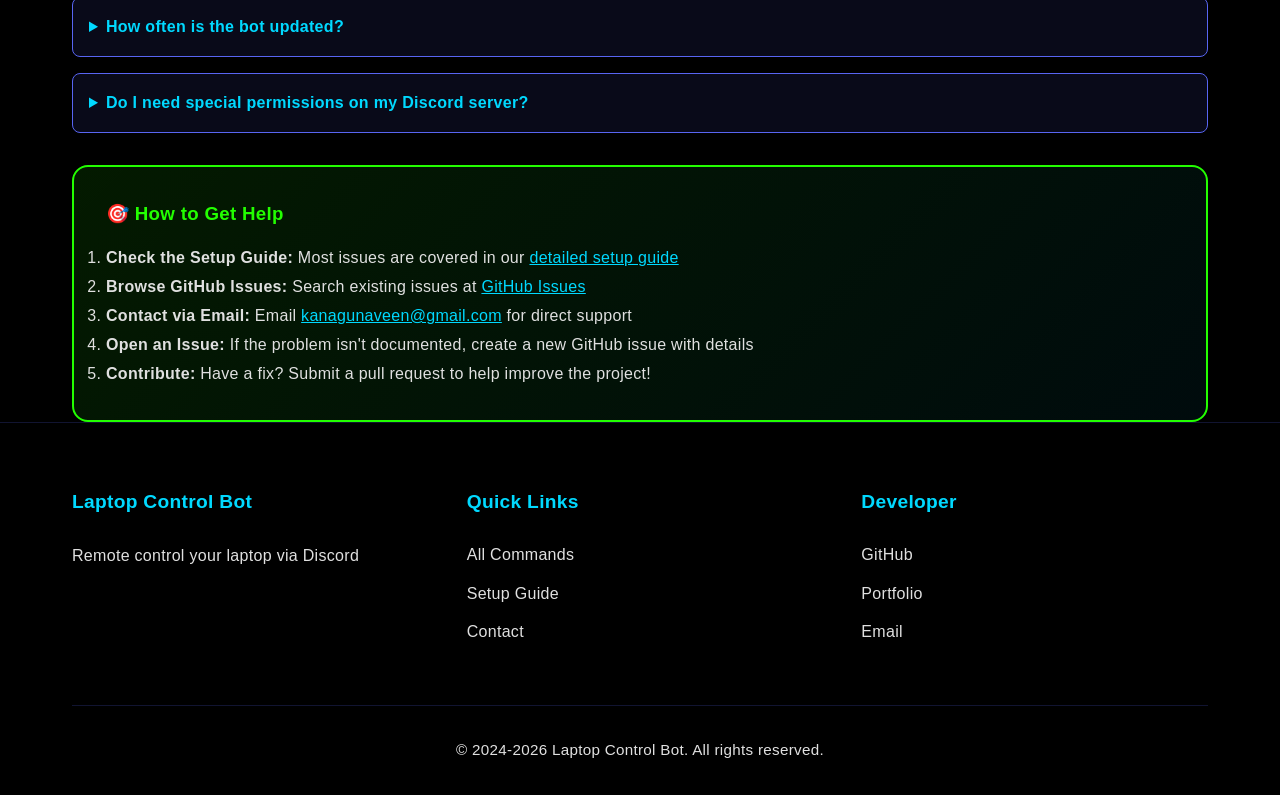
==== commit afa76940: "c1.1" ====
--- a/pages/contact.html
+++ b/pages/contact.html
@@ -87,8 +87,8 @@
 <body>
     <!-- Custom Cursor -->
     <div class="cursor">
-        <svg viewBox="0 0 10 20" xmlns="http://www.w3.org/2000/svg" class="cursor-shape">
-            <path d="M 0 0 L 10 10 L 5 10 L 5 20 L 0 20 Z" fill="#000000" stroke="#000000" stroke-width="0.5" stroke-linejoin="round"/>
+        <svg viewBox="0 0 12 18" xmlns="http://www.w3.org/2000/svg" class="cursor-shape">
+            <path d="M 0 0 L 12 6 L 7 6 L 7 18 L 5 18 L 5 6 L 0 6 Z" fill="#000000" stroke="#000000" stroke-width="0.3" stroke-linejoin="round" stroke-linecap="round"/>
         </svg>
     </div>
     <!-- Navigation -->
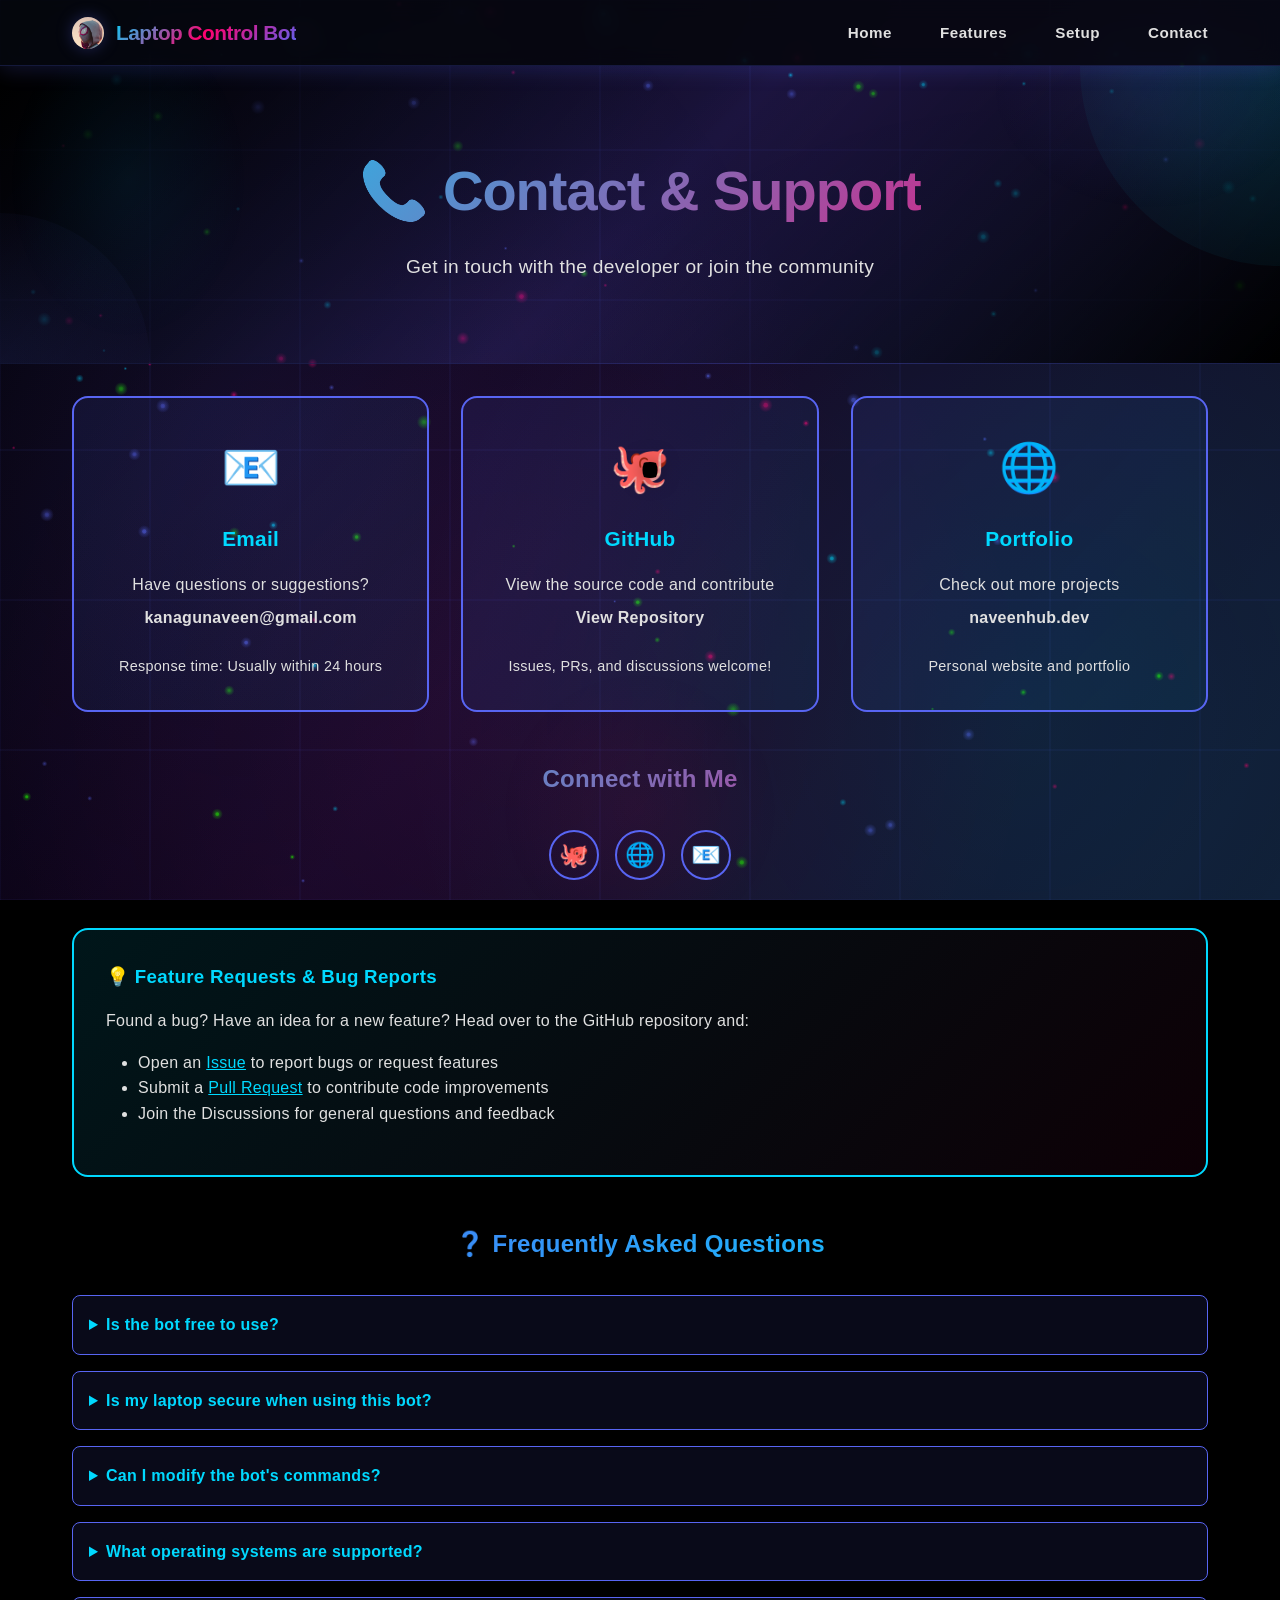
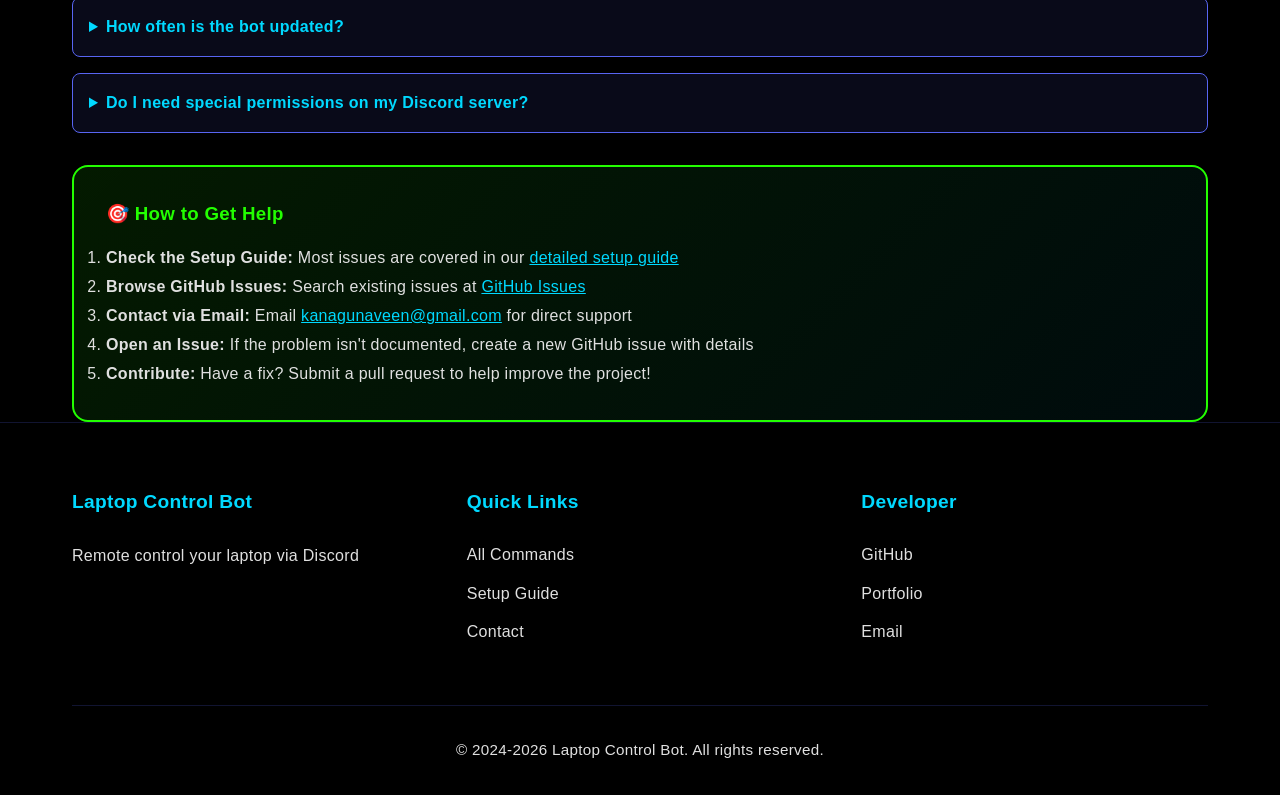
==== commit b1eedef6: "c1.2" ====
--- a/pages/contact.html
+++ b/pages/contact.html
@@ -87,8 +87,8 @@
 <body>
     <!-- Custom Cursor -->
     <div class="cursor">
-        <svg viewBox="0 0 12 18" xmlns="http://www.w3.org/2000/svg" class="cursor-shape">
-            <path d="M 0 0 L 12 6 L 7 6 L 7 18 L 5 18 L 5 6 L 0 6 Z" fill="#000000" stroke="#000000" stroke-width="0.3" stroke-linejoin="round" stroke-linecap="round"/>
+        <svg viewBox="0 0 100 100" xmlns="http://www.w3.org/2000/svg" class="cursor-shape">
+            <path d="M20 15 Q50 5 80 15 Q95 50 80 85 Q50 95 20 85 Q5 50 20 15 Z" fill="#000000" stroke="#000000" stroke-width="0.5" stroke-linejoin="round" stroke-linecap="round"/>
         </svg>
     </div>
     <!-- Navigation -->
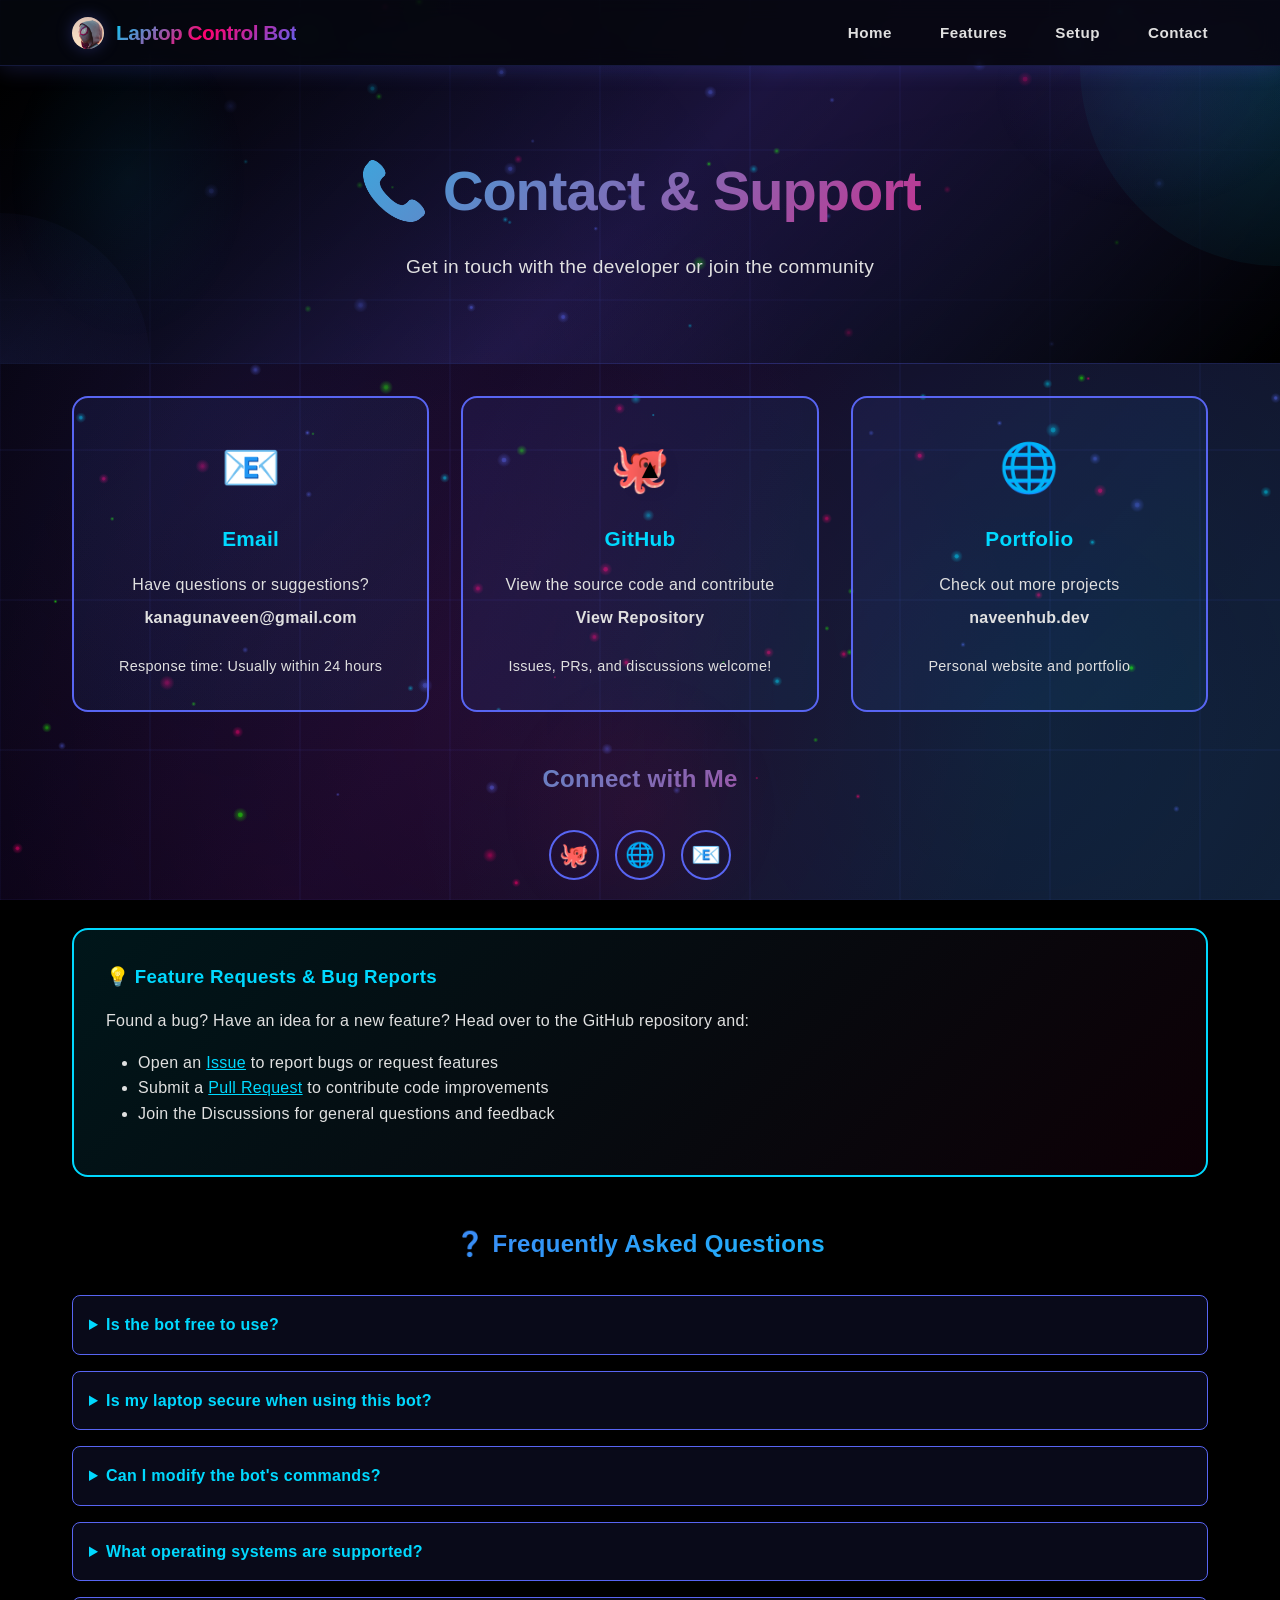
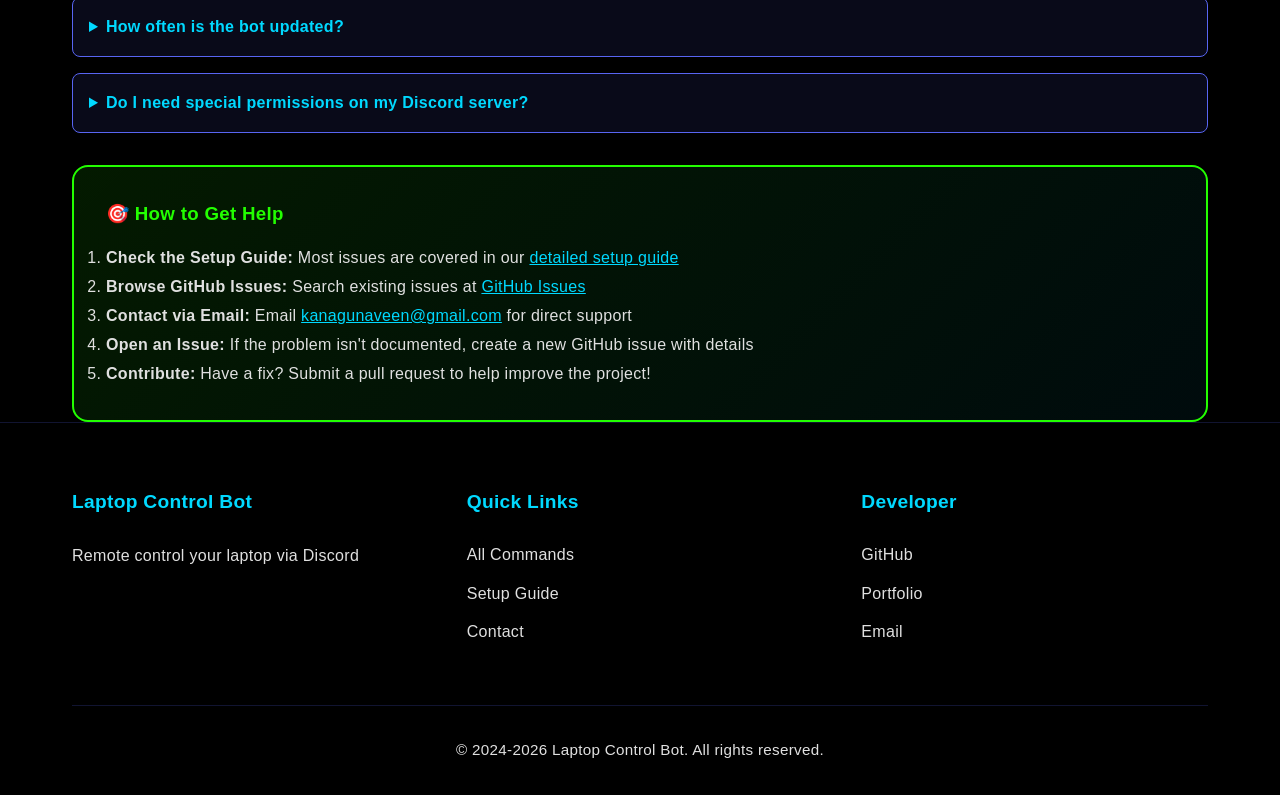
==== commit f6e05b69: "c2" ====
--- a/pages/contact.html
+++ b/pages/contact.html
@@ -88,7 +88,7 @@
     <!-- Custom Cursor -->
     <div class="cursor">
         <svg viewBox="0 0 100 100" xmlns="http://www.w3.org/2000/svg" class="cursor-shape">
-            <path d="M20 15 Q50 5 80 15 Q95 50 80 85 Q50 95 20 85 Q5 50 20 15 Z" fill="#000000" stroke="#000000" stroke-width="0.5" stroke-linejoin="round" stroke-linecap="round"/>
+            <path d="M50 10 L10 90 L90 90 Z" fill="#000000" stroke="#000000" stroke-width="0.8" stroke-linejoin="round" stroke-linecap="round"/>
         </svg>
     </div>
     <!-- Navigation -->
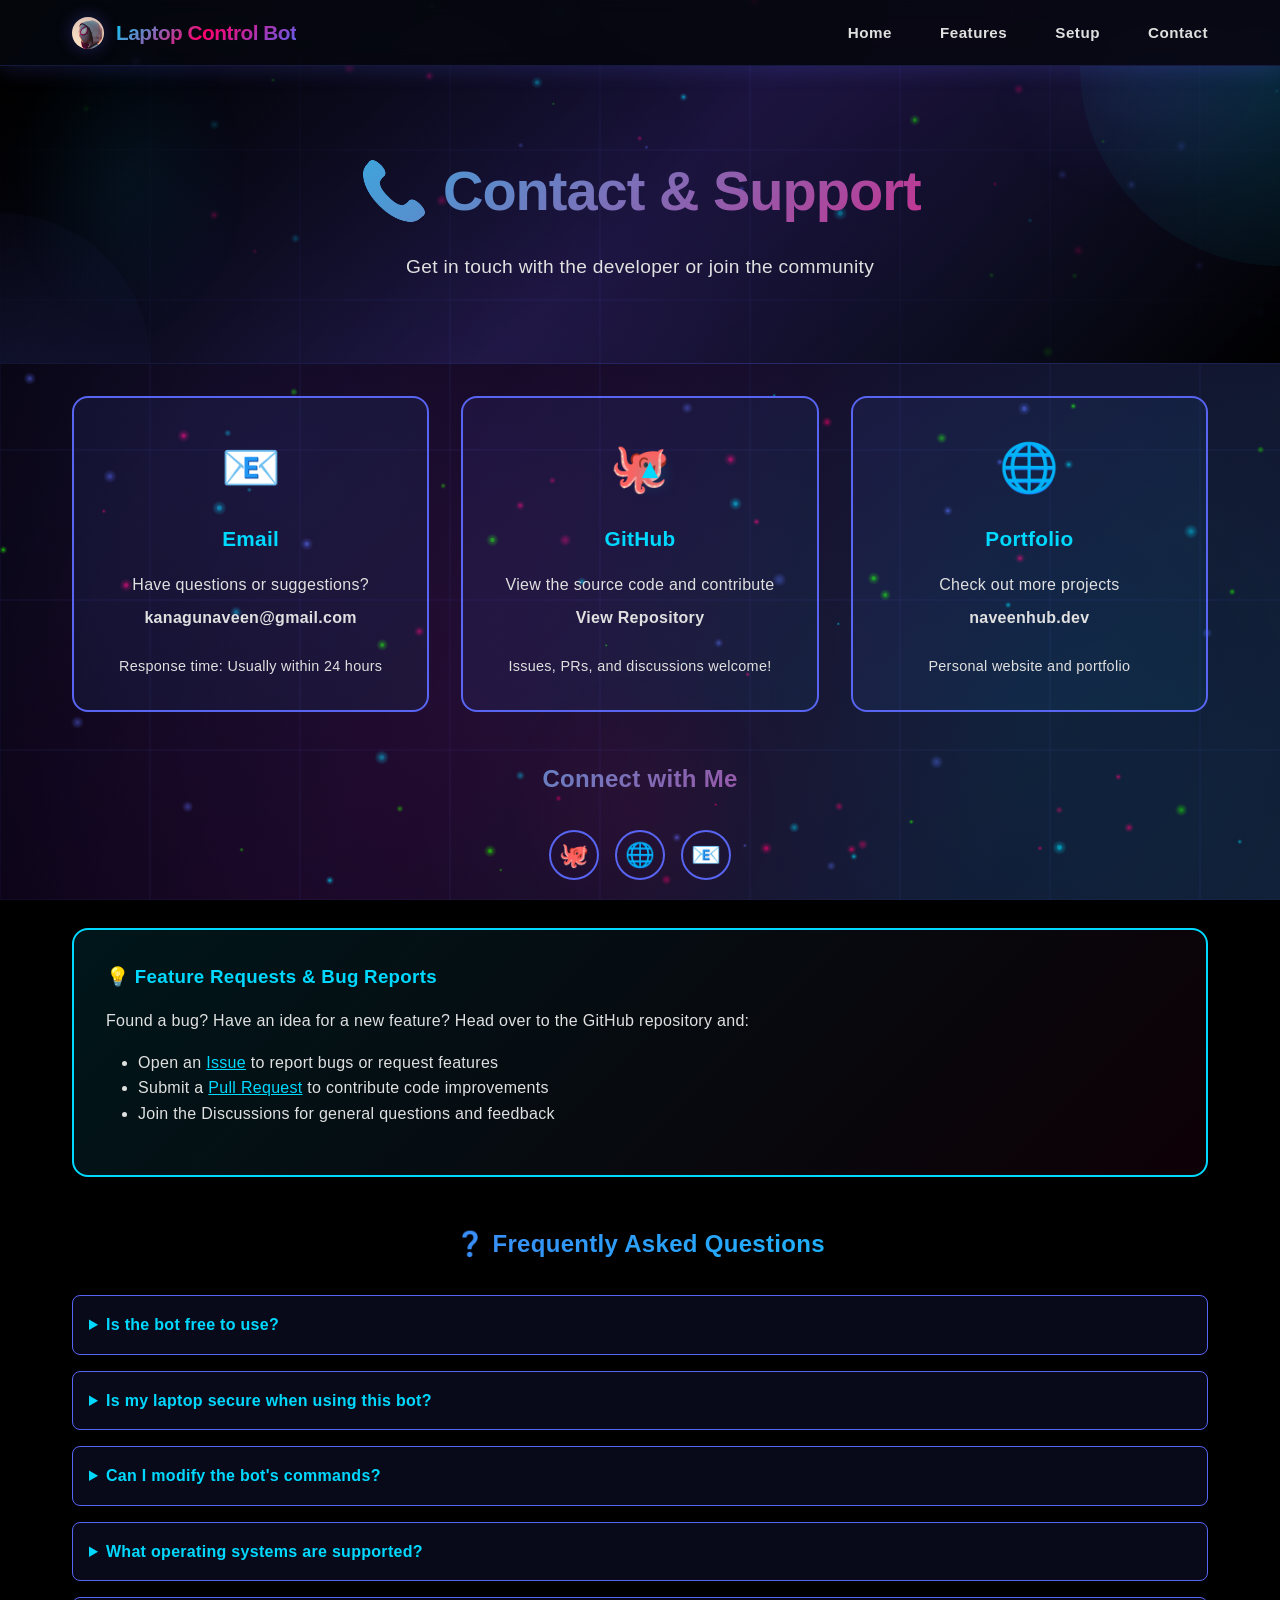
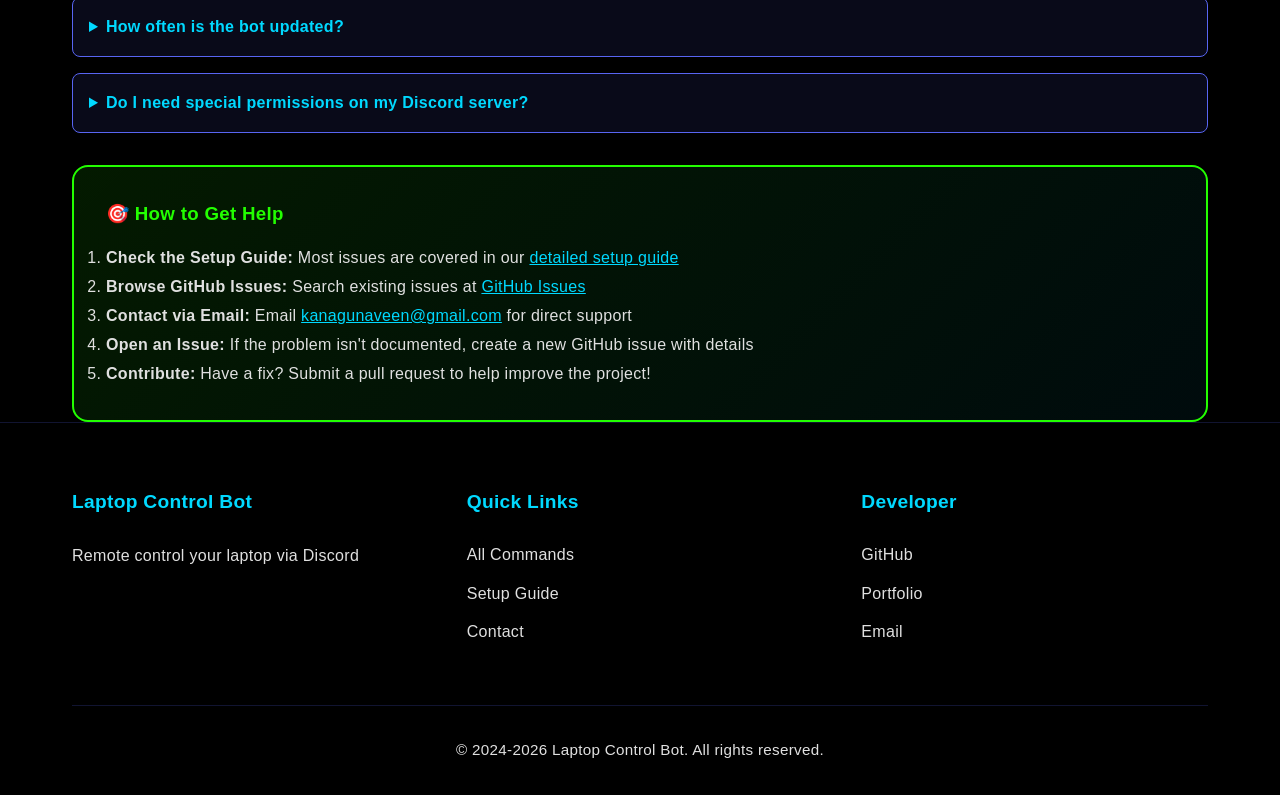
==== commit bf1dd628: "color of cursor" ====
--- a/pages/contact.html
+++ b/pages/contact.html
@@ -88,7 +88,7 @@
     <!-- Custom Cursor -->
     <div class="cursor">
         <svg viewBox="0 0 100 100" xmlns="http://www.w3.org/2000/svg" class="cursor-shape">
-            <path d="M50 10 L10 90 L90 90 Z" fill="#000000" stroke="#000000" stroke-width="0.8" stroke-linejoin="round" stroke-linecap="round"/>
+            <path d="M50 10 L10 90 L90 90 Z" fill="#00D9FF" stroke="#00D9FF" stroke-width="0.8" stroke-linejoin="round" stroke-linecap="round"/>
         </svg>
     </div>
     <!-- Navigation -->
--- a/css/cursor.css
+++ b/css/cursor.css
@@ -14,8 +14,8 @@
 .cursor-shape {
     width: 100%;
     height: 100%;
-    filter: drop-shadow(0 0 10px rgba(0, 0, 0, 0.6));
-    /* Black glow */
+    filter: drop-shadow(0 0 10px rgba(0, 217, 255, 0.8));
+    /* Cyan glow */
 }
 
 /* Hide default cursor on body */
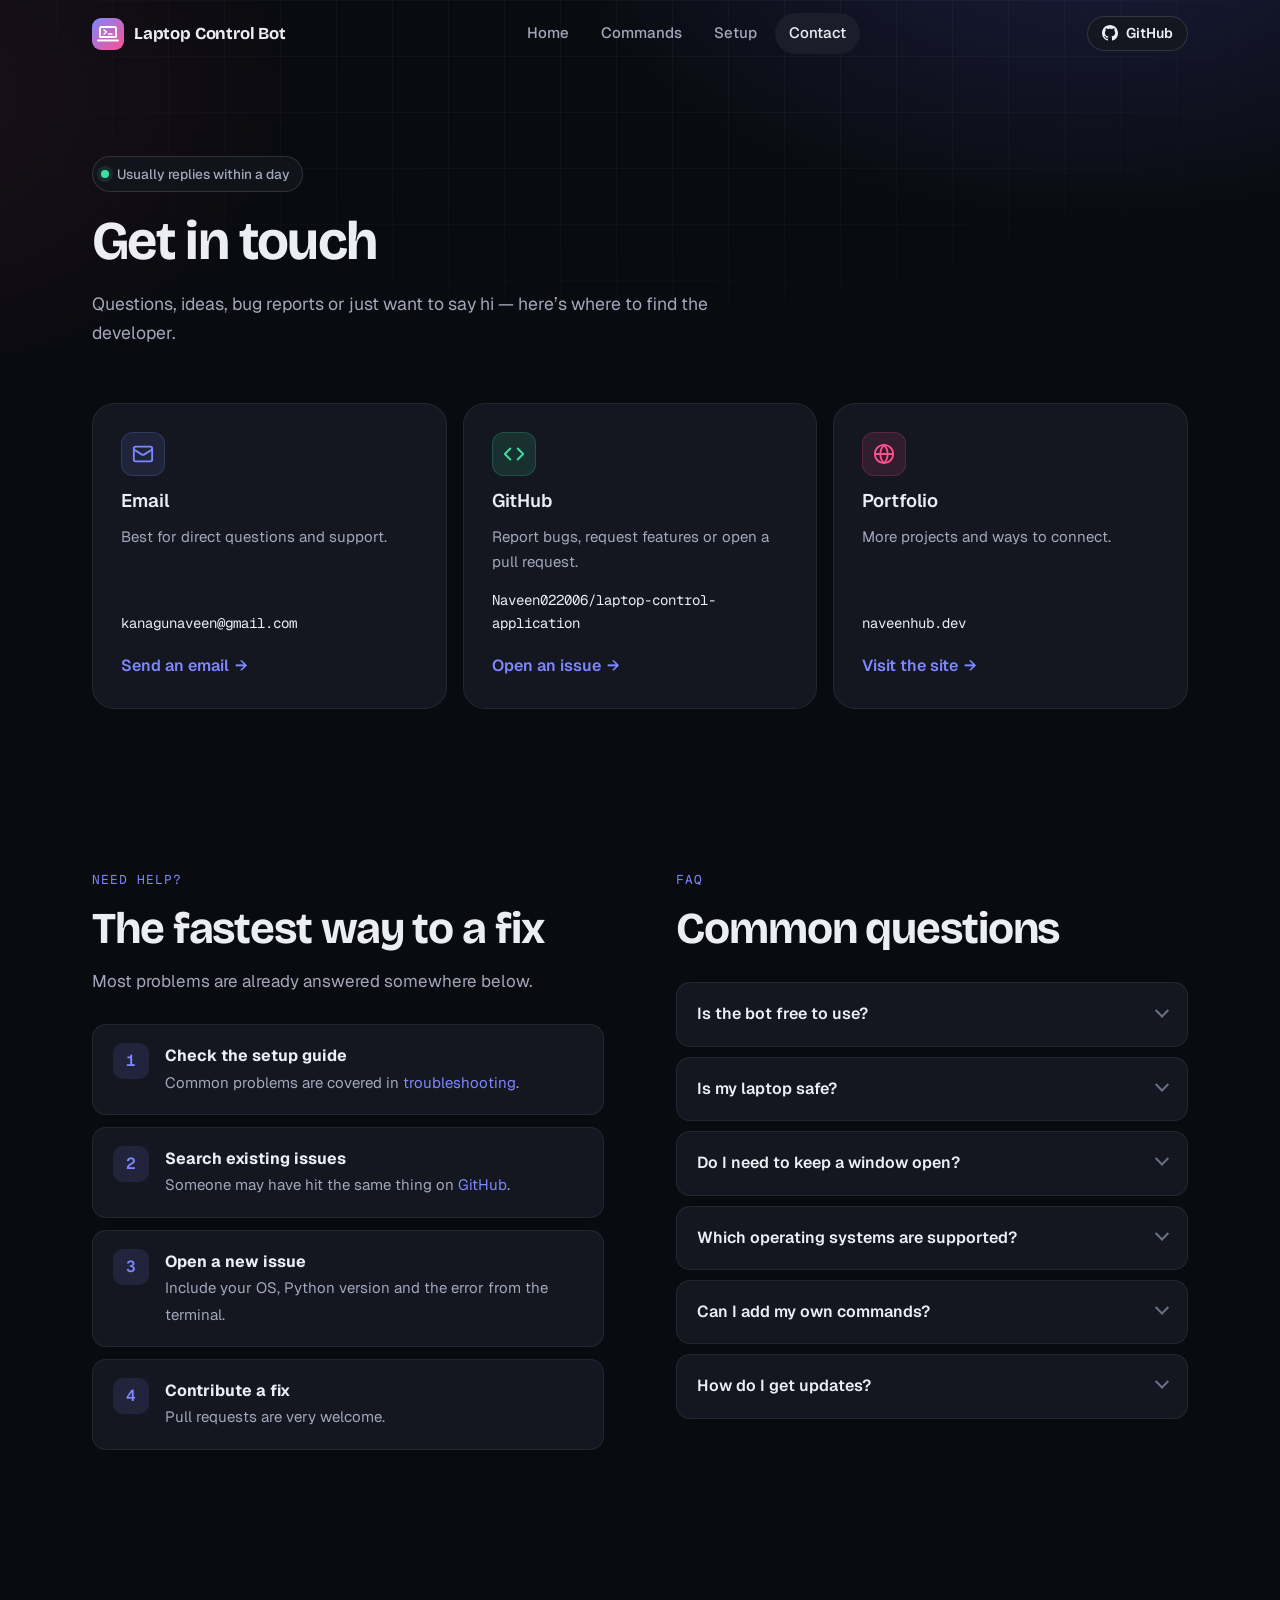
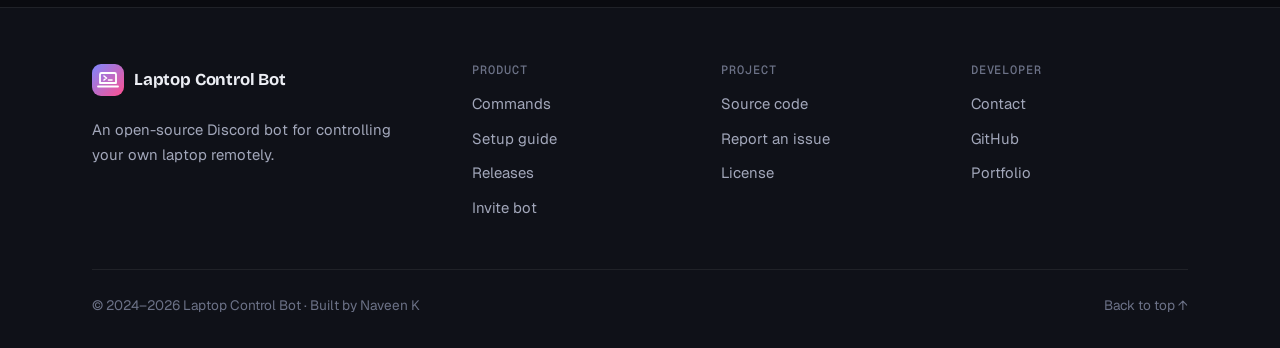
==== commit fade7328: "Redesign the website from scratch Rebuild all four pages on a single design system (css/main.css) an" ====
--- a/pages/contact.html
+++ b/pages/contact.html
@@ -3,298 +3,170 @@
 <head>
     <meta charset="UTF-8">
     <meta name="viewport" content="width=device-width, initial-scale=1.0">
-    <title>Contact - Laptop Control Bot</title>
-    <link rel="stylesheet" href="../css/styles.css">
-    <link rel="stylesheet" href="../css/pages.css">
-    <link rel="stylesheet" href="../css/cursor.css">
-    <script src="../js/animated-background.js" defer></script>
-    <script src="../js/cursor.js" defer></script>
-    <style>
-        .contact-grid {
-            display: grid;
-            grid-template-columns: repeat(auto-fit, minmax(250px, 1fr));
-            gap: 2rem;
-            margin: 2rem 0;
-        }
-        .contact-card {
-            background: linear-gradient(135deg, rgba(88, 101, 242, 0.1), rgba(0, 217, 255, 0.05));
-            border: 2px solid var(--primary);
-            padding: 2rem;
-            border-radius: 1rem;
-            text-align: center;
-            transition: all 0.3s ease;
-        }
-        .contact-card:hover {
-            transform: translateY(-5px);
-            border-color: var(--secondary);
-            box-shadow: 0 10px 30px rgba(0, 217, 255, 0.2);
-        }
-        .contact-card h3 {
-            color: var(--secondary);
-            margin-bottom: 1rem;
-            font-size: 1.3rem;
-        }
-        .contact-card a {
-            color: var(--light);
-            text-decoration: none;
-            font-weight: 600;
-            transition: all 0.3s ease;
-            display: inline-block;
-            margin: 0.5rem 0;
-        }
-        .contact-card a:hover {
-            color: var(--accent);
-            transform: scale(1.05);
-        }
-        .contact-icon {
-            font-size: 3rem;
-            margin-bottom: 1rem;
-        }
-        .social-links {
-            display: flex;
-            gap: 1rem;
-            justify-content: center;
-            margin-top: 2rem;
-            flex-wrap: wrap;
-        }
-        .social-link {
-            width: 50px;
-            height: 50px;
-            display: flex;
-            align-items: center;
-            justify-content: center;
-            border: 2px solid var(--primary);
-            border-radius: 50%;
-            color: var(--secondary);
-            font-size: 1.5rem;
-            transition: all 0.3s ease;
-            text-decoration: none;
-        }
-        .social-link:hover {
-            background: var(--primary);
-            color: var(--white);
-            transform: scale(1.1);
-        }
-        .feedback-section {
-            background: linear-gradient(135deg, rgba(0, 217, 255, 0.1), rgba(255, 0, 110, 0.05));
-            border: 2px solid var(--secondary);
-            padding: 2rem;
-            border-radius: 1rem;
-            margin: 2rem 0;
-        }
-    </style>
+    <title>Contact — Laptop Control Bot</title>
+    <meta name="description" content="Contact the developer of Laptop Control Bot, report issues and read answers to common questions.">
+    <meta name="theme-color" content="#0a0b10">
+    <link rel="icon" href="../image/logo.svg" type="image/svg+xml">
+    <link rel="preconnect" href="https://fonts.googleapis.com">
+    <link rel="preconnect" href="https://fonts.gstatic.com" crossorigin>
+    <link rel="stylesheet" href="https://fonts.googleapis.com/css2?family=Bricolage+Grotesque:opsz,wght@12..96,600;12..96,700&family=Geist:wght@400;500;600&family=Geist+Mono:wght@400;500;600&display=swap">
+    <link rel="stylesheet" href="../css/main.css">
+    <script src="../js/main.js" defer></script>
 </head>
 <body>
-    <!-- Custom Cursor -->
-    <div class="cursor">
-        <svg viewBox="0 0 100 100" xmlns="http://www.w3.org/2000/svg" class="cursor-shape">
-            <path d="M50 10 L10 90 L90 90 Z" fill="#00D9FF" stroke="#00D9FF" stroke-width="0.8" stroke-linejoin="round" stroke-linecap="round"/>
-        </svg>
-    </div>
-    <!-- Navigation -->
-    <nav class="navbar">
+    <a class="skip-link" href="#main">Skip to content</a>
+    <div class="backdrop" aria-hidden="true"></div>
+
+    <header class="nav">
         <div class="container">
-            <div class="nav-brand">
-                <img src="../image/header-logo.png" alt="Laptop Control Bot" class="brand-logo">
-                <h1>Laptop Control Bot</h1>
+            <a href="../index.html" class="brand" aria-label="Laptop Control Bot home">
+                <img src="../image/logo.svg" alt="" class="brand-mark" width="32" height="32">
+                <span>Laptop Control Bot</span>
+            </a>
+            <nav aria-label="Main">
+                <ul class="nav-links" id="nav-links">
+                    <li><a href="../index.html">Home</a></li>
+                    <li><a href="features.html">Commands</a></li>
+                    <li><a href="setup.html">Setup</a></li>
+                    <li><a href="contact.html" aria-current="page">Contact</a></li>
+                    <li class="mobile-only"><a href="https://github.com/Naveen022006/laptop-control-application" target="_blank" rel="noopener">GitHub ↗</a></li>
+                </ul>
+            </nav>
+            <div class="nav-actions">
+                <a href="https://github.com/Naveen022006/laptop-control-application" target="_blank" rel="noopener" class="btn btn-ghost btn-sm">
+                    <svg viewBox="0 0 16 16" fill="currentColor" aria-hidden="true"><path d="M8 0C3.58 0 0 3.58 0 8c0 3.54 2.29 6.53 5.47 7.59.4.07.55-.17.55-.38 0-.19-.01-.82-.01-1.49-2.01.37-2.53-.49-2.69-.94-.09-.23-.48-.94-.82-1.13-.28-.15-.68-.52-.01-.53.63-.01 1.08.58 1.23.82.72 1.21 1.87.87 2.33.66.07-.52.28-.87.51-1.07-1.78-.2-3.64-.89-3.64-3.95 0-.87.31-1.59.82-2.15-.08-.2-.36-1.02.08-2.12 0 0 .67-.21 2.2.82.64-.18 1.32-.27 2-.27.68 0 1.36.09 2 .27 1.53-1.04 2.2-.82 2.2-.82.44 1.1.16 1.92.08 2.12.51.56.82 1.27.82 2.15 0 3.07-1.87 3.75-3.65 3.95.29.25.54.73.54 1.48 0 1.07-.01 1.93-.01 2.2 0 .21.15.46.55.38A8.013 8.013 0 0016 8c0-4.42-3.58-8-8-8z"/></svg>
+                    GitHub
+                </a>
+                <button class="nav-toggle" type="button" aria-controls="nav-links" aria-expanded="false" aria-label="Open menu"><span></span></button>
             </div>
-            <ul class="nav-links">
-                <li><a href="../index.html">Home</a></li>
-                <li><a href="features.html">Features</a></li>
-                <li><a href="setup.html">Setup</a></li>
-                <li><a href="#contact">Contact</a></li>
-            </ul>
         </div>
-    </nav>
+    </header>
 
-    <!-- Page Header -->
-    <section class="page-header">
-        <div class="container">
-            <h1>📞 Contact & Support</h1>
-            <p>Get in touch with the developer or join the community</p>
-        </div>
-    </section>
+    <main id="main">
+        <section class="page-hero">
+            <div class="container">
+                <span class="eyebrow"><span class="dot"></span>Usually replies within a day</span>
+                <h1>Get in touch</h1>
+                <p>Questions, ideas, bug reports or just want to say hi — here’s where to find the developer.</p>
+            </div>
+        </section>
 
-    <!-- Contact Section -->
-    <section id="contact" class="setup-section">
-        <div class="container">
-            <!-- Main Contact Cards -->
-            <div class="contact-grid">
-                <!-- Email -->
-                <div class="contact-card">
-                    <div class="contact-icon">📧</div>
-                    <h3>Email</h3>
-                    <p>Have questions or suggestions?</p>
-                    <a href="mailto:kanagunaveen@gmail.com">kanagunaveen@gmail.com</a>
-                    <p style="font-size: 0.9rem; color: var(--light); margin-top: 1rem;">
-                        Response time: Usually within 24 hours
-                    </p>
-                </div>
-
-                <!-- GitHub -->
-                <div class="contact-card">
-                    <div class="contact-icon">🐙</div>
-                    <h3>GitHub</h3>
-                    <p>View the source code and contribute</p>
-                    <a href="https://github.com/Naveen022006/laptop-control-application" target="_blank">
-                        View Repository
+        <section class="section-tight" style="padding-top: 0;">
+            <div class="container">
+                <div class="contact-grid">
+                    <a class="contact-card reveal" href="mailto:kanagunaveen@gmail.com">
+                        <div class="icon-tile"><svg class="i" viewBox="0 0 24 24" aria-hidden="true"><rect width="20" height="16" x="2" y="4" rx="2"/><path d="m22 7-8.97 5.7a1.94 1.94 0 0 1-2.06 0L2 7"/></svg></div>
+                        <h2>Email</h2>
+                        <p>Best for direct questions and support.</p>
+                        <span class="value">kanagunaveen@gmail.com</span>
+                        <span class="arrow-link">Send an email</span>
                     </a>
-                    <p style="font-size: 0.9rem; color: var(--light); margin-top: 1rem;">
-                        Issues, PRs, and discussions welcome!
-                    </p>
-                </div>
-
-                <!-- Portfolio -->
-                <div class="contact-card">
-                    <div class="contact-icon">🌐</div>
-                    <h3>Portfolio</h3>
-                    <p>Check out more projects</p>
-                    <a href="https://naveenhub.dev" target="_blank">
-                        naveenhub.dev
+                    <a class="contact-card reveal" href="https://github.com/Naveen022006/laptop-control-application/issues" target="_blank" rel="noopener">
+                        <div class="icon-tile mint"><svg class="i" viewBox="0 0 24 24" aria-hidden="true"><polyline points="16 18 22 12 16 6"/><polyline points="8 6 2 12 8 18"/></svg></div>
+                        <h2>GitHub</h2>
+                        <p>Report bugs, request features or open a pull request.</p>
+                        <span class="value">Naveen022006/laptop-control-application</span>
+                        <span class="arrow-link">Open an issue</span>
                     </a>
-                    <p style="font-size: 0.9rem; color: var(--light); margin-top: 1rem;">
-                        Personal website and portfolio
-                    </p>
-                </div>
-            </div>
-
-            <!-- Social Links -->
-            <div style="text-align: center; margin: 3rem 0;">
-                <h2 style="margin-bottom: 2rem; background: linear-gradient(135deg, var(--secondary), var(--accent)); -webkit-background-clip: text; -webkit-text-fill-color: transparent; background-clip: text;">
-                    Connect with Me
-                </h2>
-                <div class="social-links">
-                    <a href="https://github.com/Naveen022006" target="_blank" class="social-link" title="GitHub">
-                        🐙
-                    </a>
-                    <a href="https://naveenhub.dev" target="_blank" class="social-link" title="Portfolio">
-                        🌐
-                    </a>
-                    <a href="mailto:kanagunaveen@gmail.com" class="social-link" title="Email">
-                        📧
+                    <a class="contact-card reveal" href="https://naveenhub.dev" target="_blank" rel="noopener">
+                        <div class="icon-tile pink"><svg class="i" viewBox="0 0 24 24" aria-hidden="true"><circle cx="12" cy="12" r="10"/><path d="M12 2a14.5 14.5 0 0 0 0 20 14.5 14.5 0 0 0 0-20"/><path d="M2 12h20"/></svg></div>
+                        <h2>Portfolio</h2>
+                        <p>More projects and ways to connect.</p>
+                        <span class="value">naveenhub.dev</span>
+                        <span class="arrow-link">Visit the site</span>
                     </a>
                 </div>
             </div>
+        </section>
 
-            <!-- Support & Feedback -->
-            <div class="feedback-section">
-                <h3 style="color: var(--secondary); margin-bottom: 1rem;">💡 Feature Requests & Bug Reports</h3>
-                <p>Found a bug? Have an idea for a new feature? Head over to the GitHub repository and:</p>
-                <ul style="margin: 1rem 0; padding-left: 2rem;">
-                    <li>Open an <a href="https://github.com/Naveen022006/laptop-control-application/issues" target="_blank" style="color: var(--secondary);">Issue</a> to report bugs or request features</li>
-                    <li>Submit a <a href="https://github.com/Naveen022006/laptop-control-application/pulls" target="_blank" style="color: var(--secondary);">Pull Request</a> to contribute code improvements</li>
-                    <li>Join the Discussions for general questions and feedback</li>
-                </ul>
-            </div>
-
-            <!-- FAQ Section -->
-            <div style="margin-top: 3rem;">
-                <h2 style="text-align: center; margin-bottom: 2rem; background: linear-gradient(135deg, var(--primary), var(--secondary)); -webkit-background-clip: text; -webkit-text-fill-color: transparent; background-clip: text;">
-                    ❓ Frequently Asked Questions
-                </h2>
-                
-                <div style="display: grid; gap: 1rem;">
-                    <details style="background: rgba(88, 101, 242, 0.1); border: 1px solid var(--primary); padding: 1rem; border-radius: 0.5rem; cursor: pointer;">
-                        <summary style="color: var(--secondary); font-weight: 600; cursor: pointer;">
-                            Is the bot free to use?
-                        </summary>
-                        <p style="margin-top: 1rem; color: var(--light);">
-                            Yes! The bot is completely free and open-source. You can use it, modify it, and contribute to it.
-                        </p>
+        <section class="section-tight">
+            <div class="container split" style="align-items: start;">
+                <div class="reveal">
+                    <span class="section-kicker">Need help?</span>
+                    <h2 class="section-title">The fastest way to a fix</h2>
+                    <p class="section-sub" style="margin-bottom: 28px;">Most problems are already answered somewhere below.</p>
+                    <ol class="help-steps">
+                        <li><div><strong>Check the setup guide</strong><span>Common problems are covered in <a href="setup.html#troubleshooting">troubleshooting</a>.</span></div></li>
+                        <li><div><strong>Search existing issues</strong><span>Someone may have hit the same thing on <a href="https://github.com/Naveen022006/laptop-control-application/issues" target="_blank" rel="noopener">GitHub</a>.</span></div></li>
+                        <li><div><strong>Open a new issue</strong><span>Include your OS, Python version and the error from the terminal.</span></div></li>
+                        <li><div><strong>Contribute a fix</strong><span>Pull requests are very welcome.</span></div></li>
+                    </ol>
+                </div>
+                <div class="reveal">
+                    <span class="section-kicker">FAQ</span>
+                    <h2 class="section-title" style="margin-bottom: 28px;">Common questions</h2>
+                    <div class="accordion">
+                    <details>
+                        <summary>Is the bot free to use?</summary>
+                        <div class="acc-body"><p>Yes. It’s completely free and open source — use it, change it and share your improvements.</p></div>
                     </details>
-
-                    <details style="background: rgba(88, 101, 242, 0.1); border: 1px solid var(--primary); padding: 1rem; border-radius: 0.5rem; cursor: pointer;">
-                        <summary style="color: var(--secondary); font-weight: 600; cursor: pointer;">
-                            Is my laptop secure when using this bot?
-                        </summary>
-                        <p style="margin-top: 1rem; color: var(--light);">
-                            Yes! Only authorized users (configured in .env) can execute commands. Your bot token is kept private and never shared. However, always be cautious about who you authorize.
-                        </p>
+                    <details>
+                        <summary>Is my laptop safe?</summary>
+                        <div class="acc-body"><p>Only Discord users whose IDs you put in <code>AUTHORIZED_USERS</code> can run commands, and your bot token never leaves your machine except to talk to Discord. The bot can do powerful things (shut down, send files), so keep your token secret and only authorize people you trust.</p></div>
                     </details>
-
-                    <details style="background: rgba(88, 101, 242, 0.1); border: 1px solid var(--primary); padding: 1rem; border-radius: 0.5rem; cursor: pointer;">
-                        <summary style="color: var(--secondary); font-weight: 600; cursor: pointer;">
-                            Can I modify the bot's commands?
-                        </summary>
-                        <p style="margin-top: 1rem; color: var(--light);">
-                            Absolutely! The bot is open-source, so you can modify any command or add new features. Check the codebase in the <code>commands/</code> directory.
-                        </p>
+                    <details>
+                        <summary>Do I need to keep a window open?</summary>
+                        <div class="acc-body"><p>Yes — the bot only responds while <code>python bot.py</code> is running. On Windows you can use <code>setup_startup.py</code> to start it automatically when you sign in.</p></div>
                     </details>
-
-                    <details style="background: rgba(88, 101, 242, 0.1); border: 1px solid var(--primary); padding: 1rem; border-radius: 0.5rem; cursor: pointer;">
-                        <summary style="color: var(--secondary); font-weight: 600; cursor: pointer;">
-                            What operating systems are supported?
-                        </summary>
-                        <p style="margin-top: 1rem; color: var(--light);">
-                            The bot supports Windows, macOS, and Linux. Some features like Chrome detection are optimized for Windows, but most commands work on all platforms.
-                        </p>
+                    <details>
+                        <summary>Which operating systems are supported?</summary>
+                        <div class="acc-body"><p>Windows, macOS and Linux. A few features are Windows-first (like Chrome detection and startup registration), but most commands work everywhere.</p></div>
                     </details>
-
-                    <details style="background: rgba(88, 101, 242, 0.1); border: 1px solid var(--primary); padding: 1rem; border-radius: 0.5rem; cursor: pointer;">
-                        <summary style="color: var(--secondary); font-weight: 600; cursor: pointer;">
-                            How often is the bot updated?
-                        </summary>
-                        <p style="margin-top: 1rem; color: var(--light);">
-                            The bot is actively maintained! Updates and new features are added regularly. Follow the GitHub repository to stay updated with the latest releases.
-                        </p>
+                    <details>
+                        <summary>Can I add my own commands?</summary>
+                        <div class="acc-body"><p>Absolutely. Each feature lives in its own Python file in the <code>commands/</code> folder — copy one as a starting point.</p></div>
                     </details>
-
-                    <details style="background: rgba(88, 101, 242, 0.1); border: 1px solid var(--primary); padding: 1rem; border-radius: 0.5rem; cursor: pointer;">
-                        <summary style="color: var(--secondary); font-weight: 600; cursor: pointer;">
-                            Do I need special permissions on my Discord server?
-                        </summary>
-                        <p style="margin-top: 1rem; color: var(--light);">
-                            The bot needs Administrator permissions to function fully. When you invite the bot to your server, it will request these permissions. You can also set specific channel permissions if desired.
-                        </p>
+                    <details>
+                        <summary>How do I get updates?</summary>
+                        <div class="acc-body"><p>Watch or star the GitHub repository and pull the latest changes, or download a new release.</p></div>
                     </details>
+                    </div>
                 </div>
             </div>
+        </section>
+    </main>
 
-            <!-- Support Form Info -->
-            <div style="background: linear-gradient(135deg, rgba(35, 255, 0, 0.1), rgba(0, 217, 255, 0.05)); border: 2px solid var(--success); padding: 2rem; border-radius: 1rem; margin-top: 2rem;">
-                <h3 style="color: var(--success); margin-bottom: 1rem;">🎯 How to Get Help</h3>
-                <ol style="color: var(--light); line-height: 1.8;">
-                    <li><strong>Check the Setup Guide:</strong> Most issues are covered in our <a href="setup.html" style="color: var(--secondary);">detailed setup guide</a></li>
-                    <li><strong>Browse GitHub Issues:</strong> Search existing issues at <a href="https://github.com/Naveen022006/laptop-control-application/issues" target="_blank" style="color: var(--secondary);">GitHub Issues</a></li>
-                    <li><strong>Contact via Email:</strong> Email <a href="mailto:kanagunaveen@gmail.com" style="color: var(--secondary);">kanagunaveen@gmail.com</a> for direct support</li>
-                    <li><strong>Open an Issue:</strong> If the problem isn't documented, create a new GitHub issue with details</li>
-                    <li><strong>Contribute:</strong> Have a fix? Submit a pull request to help improve the project!</li>
-                </ol>
-            </div>
-        </div>
-    </section>
-
-    <!-- Footer -->
     <footer class="footer">
         <div class="container">
-            <div class="footer-content">
-                <div class="footer-section">
-                    <h4>Laptop Control Bot</h4>
-                    <p>Remote control your laptop via Discord</p>
+            <div class="footer-grid">
+                <div class="footer-brand">
+                    <a href="../index.html" class="brand">
+                        <img src="../image/logo.svg" alt="" class="brand-mark" width="32" height="32">
+                        <span>Laptop Control Bot</span>
+                    </a>
+                    <p>An open-source Discord bot for controlling your own laptop remotely.</p>
                 </div>
-                <div class="footer-section">
-                    <h4>Quick Links</h4>
+                <div>
+                    <h3>Product</h3>
                     <ul>
-                        <li><a href="features.html">All Commands</a></li>
-                        <li><a href="setup.html">Setup Guide</a></li>
-                        <li><a href="#contact">Contact</a></li>
+                        <li><a href="features.html">Commands</a></li>
+                        <li><a href="setup.html">Setup guide</a></li>
+                        <li><a href="https://github.com/Naveen022006/laptop-control-application/releases" target="_blank" rel="noopener">Releases</a></li>
+                        <li><a href="https://discord.com/oauth2/authorize?client_id=1476568677561401467&amp;permissions=8&amp;integration_type=0&amp;scope=bot" target="_blank" rel="noopener">Invite bot</a></li>
                     </ul>
                 </div>
-                <div class="footer-section">
-                    <h4>Developer</h4>
+                <div>
+                    <h3>Project</h3>
                     <ul>
-                        <li><a href="https://github.com/Naveen022006" target="_blank">GitHub</a></li>
-                        <li><a href="https://naveenhub.dev" target="_blank">Portfolio</a></li>
-                        <li><a href="mailto:kanagunaveen@gmail.com">Email</a></li>
+                        <li><a href="https://github.com/Naveen022006/laptop-control-application" target="_blank" rel="noopener">Source code</a></li>
+                        <li><a href="https://github.com/Naveen022006/laptop-control-application/issues" target="_blank" rel="noopener">Report an issue</a></li>
+                        <li><a href="https://github.com/Naveen022006/laptop-control-application/blob/main/LICENSE" target="_blank" rel="noopener">License</a></li>
+                    </ul>
+                </div>
+                <div>
+                    <h3>Developer</h3>
+                    <ul>
+                        <li><a href="contact.html">Contact</a></li>
+                        <li><a href="https://github.com/Naveen022006" target="_blank" rel="noopener">GitHub</a></li>
+                        <li><a href="https://naveenhub.dev" target="_blank" rel="noopener">Portfolio</a></li>
                     </ul>
                 </div>
             </div>
             <div class="footer-bottom">
-                <p>&copy; 2024-2026 Laptop Control Bot. All rights reserved.</p>
+                <span>&copy; 2024–2026 Laptop Control Bot · Built by Naveen K</span>
+                <a href="#main">Back to top ↑</a>
             </div>
         </div>
     </footer>
-
-    <script src="../js/script.js"></script>
 </body>
 </html>
--- a/css/main.css
+++ b/css/main.css
@@ -0,0 +1,1348 @@
+/* =========================================================
+   Laptop Control Bot — design system
+   ========================================================= */
+
+:root {
+    --bg: #0a0b10;
+    --bg-raised: #0f1118;
+    --surface: #141720;
+    --surface-2: #1b1e2a;
+    --surface-3: #232736;
+    --border: rgba(255, 255, 255, 0.07);
+    --border-strong: rgba(255, 255, 255, 0.13);
+
+    --text: #eceef4;
+    --muted: #a2a7ba;
+    --dim: #6c7287;
+
+    --accent: #7d87ff;
+    --accent-strong: #5865f2;
+    --accent-soft: rgba(125, 135, 255, 0.12);
+    --mint: #3fe0a2;
+    --mint-soft: rgba(63, 224, 162, 0.12);
+    --pink: #ff4f8f;
+    --pink-soft: rgba(255, 79, 143, 0.12);
+    --amber: #ffb648;
+    --amber-soft: rgba(255, 182, 72, 0.12);
+
+    --font-display: "Bricolage Grotesque", "Geist", system-ui, sans-serif;
+    --font-body: "Geist", system-ui, -apple-system, "Segoe UI", sans-serif;
+    --font-mono: "Geist Mono", ui-monospace, "SFMono-Regular", Menlo, Consolas, monospace;
+
+    --radius-sm: 8px;
+    --radius: 14px;
+    --radius-lg: 22px;
+
+    --container: 1160px;
+    --gutter: clamp(16px, 4vw, 32px);
+    --nav-h: 68px;
+
+    --ease: cubic-bezier(0.22, 1, 0.36, 1);
+}
+
+/* ---------- Reset ---------- */
+*,
+*::before,
+*::after { box-sizing: border-box; }
+
+html {
+    -webkit-text-size-adjust: 100%;
+    scroll-behavior: smooth;
+    scroll-padding-top: calc(var(--nav-h) + 24px);
+}
+
+body {
+    margin: 0;
+    background: var(--bg);
+    color: var(--text);
+    font-family: var(--font-body);
+    font-size: 16px;
+    line-height: 1.65;
+    -webkit-font-smoothing: antialiased;
+    overflow-x: hidden;
+}
+
+img, svg { display: block; max-width: 100%; }
+a { color: inherit; text-decoration: none; }
+button { font: inherit; color: inherit; }
+h1, h2, h3, h4 { margin: 0; line-height: 1.15; font-weight: 600; }
+p { margin: 0; }
+ul, ol { margin: 0; padding: 0; }
+
+::selection { background: var(--accent-strong); color: #fff; }
+
+:focus-visible {
+    outline: 2px solid var(--accent);
+    outline-offset: 3px;
+    border-radius: 6px;
+}
+
+code, kbd, pre { font-family: var(--font-mono); }
+
+/* Inline code */
+:not(pre) > code {
+    font-size: 0.86em;
+    padding: 0.15em 0.45em;
+    border-radius: 6px;
+    background: var(--surface-2);
+    border: 1px solid var(--border);
+    color: #c9cdff;
+    white-space: nowrap;
+}
+
+.container {
+    width: 100%;
+    max-width: var(--container);
+    margin: 0 auto;
+    padding: 0 var(--gutter);
+}
+
+.sr-only {
+    position: absolute;
+    width: 1px; height: 1px;
+    padding: 0; margin: -1px;
+    overflow: hidden; clip: rect(0 0 0 0);
+    white-space: nowrap; border: 0;
+}
+
+.skip-link {
+    position: absolute;
+    left: 16px; top: -60px;
+    z-index: 200;
+    padding: 10px 16px;
+    border-radius: var(--radius-sm);
+    background: var(--accent-strong);
+    color: #fff;
+    font-weight: 600;
+    transition: top 0.2s;
+}
+.skip-link:focus { top: 12px; }
+
+/* ---------- Ambient background ---------- */
+.backdrop {
+    position: fixed;
+    inset: 0;
+    z-index: -1;
+    pointer-events: none;
+    background:
+        radial-gradient(900px 520px at 85% -10%, rgba(88, 101, 242, 0.20), transparent 60%),
+        radial-gradient(700px 480px at -10% 10%, rgba(255, 79, 143, 0.08), transparent 60%),
+        var(--bg);
+}
+.backdrop::after {
+    content: "";
+    position: absolute;
+    inset: 0;
+    background-image:
+        linear-gradient(rgba(255, 255, 255, 0.035) 1px, transparent 1px),
+        linear-gradient(90deg, rgba(255, 255, 255, 0.035) 1px, transparent 1px);
+    background-size: 56px 56px;
+    mask-image: radial-gradient(ellipse 80% 60% at 50% 0%, #000 30%, transparent 75%);
+    -webkit-mask-image: radial-gradient(ellipse 80% 60% at 50% 0%, #000 30%, transparent 75%);
+}
+
+/* ---------- Navigation ---------- */
+.nav {
+    position: sticky;
+    top: 0;
+    z-index: 100;
+    height: var(--nav-h);
+    border-bottom: 1px solid transparent;
+    transition: background 0.3s, border-color 0.3s, backdrop-filter 0.3s;
+}
+.nav.is-scrolled,
+.nav.is-open {
+    background: rgba(10, 11, 16, 0.78);
+    border-bottom-color: var(--border);
+    backdrop-filter: saturate(160%) blur(14px);
+    -webkit-backdrop-filter: saturate(160%) blur(14px);
+}
+.nav .container {
+    display: flex;
+    align-items: center;
+    justify-content: space-between;
+    gap: 24px;
+    height: 100%;
+}
+
+.brand {
+    display: inline-flex;
+    align-items: center;
+    gap: 10px;
+    font-family: var(--font-display);
+    font-weight: 700;
+    font-size: 1.05rem;
+    letter-spacing: -0.01em;
+    white-space: nowrap;
+}
+.brand-mark {
+    width: 32px;
+    height: 32px;
+    flex-shrink: 0;
+}
+
+.nav-links {
+    display: flex;
+    align-items: center;
+    gap: 4px;
+    list-style: none;
+}
+.nav-links a {
+    display: block;
+    padding: 8px 14px;
+    border-radius: 999px;
+    color: var(--muted);
+    font-size: 0.94rem;
+    font-weight: 500;
+    transition: color 0.2s, background 0.2s;
+}
+.nav-links a:hover { color: var(--text); background: var(--surface); }
+.nav-links a[aria-current="page"] { color: var(--text); background: var(--surface-2); }
+
+.nav-actions { display: flex; align-items: center; gap: 10px; }
+
+.nav-toggle {
+    display: none;
+    width: 42px;
+    height: 42px;
+    border: 1px solid var(--border-strong);
+    border-radius: 12px;
+    background: var(--surface);
+    cursor: pointer;
+    place-items: center;
+}
+.nav-toggle span,
+.nav-toggle span::before,
+.nav-toggle span::after {
+    display: block;
+    width: 18px;
+    height: 2px;
+    border-radius: 2px;
+    background: var(--text);
+    position: relative;
+    transition: transform 0.25s var(--ease), background 0.2s;
+}
+.nav-toggle span::before,
+.nav-toggle span::after { content: ""; position: absolute; left: 0; }
+.nav-toggle span::before { top: -6px; }
+.nav-toggle span::after { top: 6px; }
+.nav.is-open .nav-toggle span { background: transparent; }
+.nav.is-open .nav-toggle span::before { transform: translateY(6px) rotate(45deg); }
+.nav.is-open .nav-toggle span::after { transform: translateY(-6px) rotate(-45deg); }
+
+/* ---------- Buttons ---------- */
+.btn {
+    display: inline-flex;
+    align-items: center;
+    justify-content: center;
+    gap: 8px;
+    padding: 12px 20px;
+    border-radius: 999px;
+    border: 1px solid transparent;
+    font-weight: 600;
+    font-size: 0.95rem;
+    line-height: 1.2;
+    white-space: nowrap;
+    cursor: pointer;
+    transition: transform 0.2s var(--ease), background 0.2s, border-color 0.2s, box-shadow 0.2s;
+}
+.btn svg { width: 18px; height: 18px; flex-shrink: 0; }
+.btn:active { transform: translateY(1px); }
+
+.btn-primary {
+    background: var(--accent-strong);
+    color: #fff;
+    box-shadow: 0 0 0 1px rgba(255, 255, 255, 0.1) inset, 0 8px 24px -8px rgba(88, 101, 242, 0.7);
+}
+.btn-primary:hover { background: #6b76ff; transform: translateY(-1px); }
+
+.btn-ghost {
+    background: var(--surface);
+    border-color: var(--border-strong);
+    color: var(--text);
+}
+.btn-ghost:hover { background: var(--surface-2); border-color: rgba(255, 255, 255, 0.22); }
+
+.btn-sm { padding: 8px 14px; font-size: 0.88rem; }
+.btn-sm svg { width: 16px; height: 16px; }
+
+.arrow-link {
+    display: inline-flex;
+    align-items: center;
+    gap: 6px;
+    color: var(--accent);
+    font-weight: 600;
+}
+.arrow-link::after {
+    content: "→";
+    transition: transform 0.2s var(--ease);
+}
+.arrow-link:hover::after { transform: translateX(3px); }
+
+/* ---------- Typography helpers ---------- */
+.eyebrow {
+    display: inline-flex;
+    align-items: center;
+    gap: 8px;
+    padding: 6px 12px 6px 8px;
+    border-radius: 999px;
+    border: 1px solid var(--border-strong);
+    background: rgba(20, 23, 32, 0.7);
+    color: var(--muted);
+    font-size: 0.85rem;
+    font-weight: 500;
+}
+.eyebrow .dot {
+    width: 8px; height: 8px;
+    border-radius: 50%;
+    background: var(--mint);
+    box-shadow: 0 0 0 4px var(--mint-soft);
+}
+
+.section { padding: clamp(72px, 10vw, 120px) 0; }
+.section-tight { padding: clamp(48px, 7vw, 80px) 0; }
+
+.section-head {
+    max-width: 640px;
+    margin-bottom: clamp(36px, 5vw, 56px);
+}
+.section-head.center { margin-left: auto; margin-right: auto; text-align: center; }
+.section-kicker {
+    display: block;
+    margin-bottom: 14px;
+    font-family: var(--font-mono);
+    font-size: 0.8rem;
+    letter-spacing: 0.08em;
+    text-transform: uppercase;
+    color: var(--accent);
+}
+.section-title {
+    font-family: var(--font-display);
+    font-size: clamp(1.9rem, 4vw, 2.75rem);
+    font-weight: 700;
+    letter-spacing: -0.025em;
+}
+.section-sub {
+    margin-top: 14px;
+    color: var(--muted);
+    font-size: 1.06rem;
+}
+
+.grad-text {
+    background: linear-gradient(100deg, #b6bcff 0%, var(--accent) 40%, var(--pink) 100%);
+    -webkit-background-clip: text;
+    background-clip: text;
+    color: transparent;
+}
+
+/* ---------- Hero ---------- */
+.hero {
+    padding: clamp(48px, 8vw, 96px) 0 clamp(64px, 9vw, 112px);
+}
+.hero .container {
+    display: grid;
+    grid-template-columns: 1.05fr 1fr;
+    gap: clamp(40px, 6vw, 72px);
+    align-items: center;
+}
+.hero h1 {
+    margin-top: 22px;
+    font-family: var(--font-display);
+    font-size: clamp(2.5rem, 6.2vw, 4.4rem);
+    font-weight: 700;
+    letter-spacing: -0.035em;
+    line-height: 1.02;
+}
+.hero-lede {
+    margin-top: 22px;
+    max-width: 520px;
+    color: var(--muted);
+    font-size: clamp(1.05rem, 1.6vw, 1.18rem);
+}
+.hero-ctas {
+    display: flex;
+    flex-wrap: wrap;
+    gap: 12px;
+    margin-top: 32px;
+}
+.hero-meta {
+    display: flex;
+    flex-wrap: wrap;
+    gap: 8px 22px;
+    margin-top: 32px;
+    list-style: none;
+    color: var(--dim);
+    font-size: 0.9rem;
+}
+.hero-meta li { display: inline-flex; align-items: center; gap: 8px; }
+.hero-meta svg { width: 16px; height: 16px; color: var(--mint); }
+
+/* ---------- Discord mock ---------- */
+.discord {
+    position: relative;
+    border-radius: var(--radius-lg);
+    background: #1e1f24;
+    border: 1px solid var(--border-strong);
+    box-shadow:
+        0 40px 80px -30px rgba(0, 0, 0, 0.8),
+        0 0 0 1px rgba(0, 0, 0, 0.4),
+        0 0 120px -40px rgba(88, 101, 242, 0.55);
+    overflow: hidden;
+}
+.discord-bar {
+    display: flex;
+    align-items: center;
+    gap: 10px;
+    padding: 14px 18px;
+    border-bottom: 1px solid rgba(0, 0, 0, 0.35);
+    background: #232429;
+    font-weight: 600;
+    font-size: 0.95rem;
+}
+.discord-bar .hash { color: #80848e; font-size: 1.3rem; line-height: 1; font-weight: 400; }
+.discord-bar .topic {
+    margin-left: auto;
+    display: inline-flex;
+    align-items: center;
+    gap: 6px;
+    color: #949ba4;
+    font-size: 0.8rem;
+    font-weight: 500;
+}
+.discord-bar .topic::before {
+    content: "";
+    width: 8px; height: 8px;
+    border-radius: 50%;
+    background: #23a55a;
+}
+
+.discord-feed {
+    display: flex;
+    flex-direction: column;
+    justify-content: flex-end;
+    gap: 14px;
+    height: 400px;
+    padding: 18px 18px 8px;
+    overflow: hidden;
+    mask-image: linear-gradient(to bottom, transparent 0, #000 60px);
+    -webkit-mask-image: linear-gradient(to bottom, transparent 0, #000 60px);
+}
+
+.msg {
+    display: grid;
+    grid-template-columns: 40px 1fr;
+    gap: 12px;
+    animation: msg-in 0.45s var(--ease) both;
+}
+.msg-avatar {
+    width: 40px; height: 40px;
+    border-radius: 50%;
+    object-fit: cover;
+    background: var(--surface-3);
+}
+.msg-avatar.user {
+    display: grid;
+    place-items: center;
+    background: linear-gradient(135deg, #f0b232, #f47b67);
+    color: #1e1f24;
+    font-weight: 700;
+    font-size: 0.95rem;
+}
+.msg-head { display: flex; align-items: baseline; gap: 8px; font-size: 0.92rem; }
+.msg-name { font-weight: 600; color: #f2f3f5; }
+.msg-name.bot { color: #c9cdff; }
+.msg-tag {
+    padding: 1px 5px;
+    border-radius: 4px;
+    background: var(--accent-strong);
+    color: #fff;
+    font-size: 0.62rem;
+    font-weight: 700;
+    letter-spacing: 0.02em;
+    transform: translateY(-1px);
+}
+.msg-time { color: #80848e; font-size: 0.72rem; }
+.msg-body { margin-top: 2px; color: #dbdee1; font-size: 0.93rem; line-height: 1.5; }
+.msg-body .msg-cmd {
+    font-family: var(--font-mono);
+    font-size: 0.88rem;
+    color: #e3e5ff;
+}
+
+.embed {
+    margin-top: 6px;
+    max-width: 360px;
+    padding: 10px 14px 12px;
+    border-radius: 4px;
+    border-left: 4px solid var(--accent-strong);
+    background: #2b2d31;
+    font-size: 0.85rem;
+}
+.embed.mint { border-left-color: var(--mint); }
+.embed.pink { border-left-color: var(--pink); }
+.embed-title { font-weight: 700; color: #f2f3f5; margin-bottom: 6px; }
+.embed-grid { display: grid; grid-template-columns: repeat(3, 1fr); gap: 8px; }
+.embed-field b { display: block; color: #f2f3f5; font-size: 0.75rem; }
+.embed-field span { color: #b5bac1; font-family: var(--font-mono); font-size: 0.8rem; }
+.meter {
+    height: 4px;
+    margin-top: 5px;
+    border-radius: 4px;
+    background: #1e1f22;
+    overflow: hidden;
+}
+.meter i { display: block; height: 100%; border-radius: inherit; background: var(--accent); }
+
+.shot {
+    position: relative;
+    margin-top: 6px;
+    width: 100%;
+    max-width: 300px;
+    aspect-ratio: 16 / 10;
+    border-radius: 8px;
+    overflow: hidden;
+    background: linear-gradient(160deg, #2a2f4a, #1a1c2a);
+    border: 1px solid rgba(255, 255, 255, 0.06);
+}
+.shot::before {
+    content: "";
+    position: absolute;
+    inset: 10% 8% 22%;
+    border-radius: 4px;
+    background:
+        linear-gradient(#3a3f63 0 0) 8% 12% / 40% 8% no-repeat,
+        linear-gradient(#2e3352 0 0) 8% 30% / 84% 6% no-repeat,
+        linear-gradient(#2e3352 0 0) 8% 44% / 70% 6% no-repeat,
+        linear-gradient(#2e3352 0 0) 8% 58% / 76% 6% no-repeat,
+        linear-gradient(135deg, rgba(88, 101, 242, 0.5), rgba(255, 79, 143, 0.35)) 92% 80% / 28% 34% no-repeat,
+        #232744;
+}
+.shot::after {
+    content: "";
+    position: absolute;
+    left: 0; right: 0; bottom: 0;
+    height: 14%;
+    background: rgba(10, 11, 16, 0.7);
+}
+
+.typing {
+    display: flex;
+    align-items: center;
+    gap: 8px;
+    min-height: 22px;
+    padding: 0 18px;
+    color: #949ba4;
+    font-size: 0.78rem;
+}
+.typing .dots { display: inline-flex; gap: 3px; }
+.typing .dots i {
+    width: 5px; height: 5px;
+    border-radius: 50%;
+    background: #b5bac1;
+    animation: blink 1.2s infinite;
+}
+.typing .dots i:nth-child(2) { animation-delay: 0.15s; }
+.typing .dots i:nth-child(3) { animation-delay: 0.3s; }
+.typing[hidden] { visibility: hidden; display: flex; }
+
+.discord-input {
+    margin: 4px 16px 16px;
+    padding: 12px 16px;
+    border-radius: 8px;
+    background: #383a40;
+    color: #6d6f78;
+    font-size: 0.9rem;
+    font-family: var(--font-mono);
+    white-space: nowrap;
+    overflow: hidden;
+}
+.discord-input .caret {
+    display: inline-block;
+    width: 2px;
+    height: 1.05em;
+    margin-left: 1px;
+    vertical-align: -0.18em;
+    background: #dbdee1;
+    animation: caret 1s steps(1) infinite;
+}
+.discord-input.has-text { color: #dbdee1; }
+
+@keyframes msg-in {
+    from { opacity: 0; transform: translateY(12px); }
+    to { opacity: 1; transform: none; }
+}
+@keyframes blink {
+    0%, 60%, 100% { opacity: 0.3; transform: translateY(0); }
+    30% { opacity: 1; transform: translateY(-2px); }
+}
+@keyframes caret { 50% { opacity: 0; } }
+
+/* ---------- Flow (how it works) ---------- */
+.flow {
+    display: grid;
+    grid-template-columns: 1fr auto 1fr auto 1fr;
+    align-items: stretch;
+    gap: 16px;
+}
+.flow-node {
+    padding: 26px;
+    border-radius: var(--radius);
+    background: var(--surface);
+    border: 1px solid var(--border);
+}
+.flow-node .icon-tile { margin-bottom: 18px; }
+.flow-node h3 { font-size: 1.1rem; margin-bottom: 8px; }
+.flow-node p { color: var(--muted); font-size: 0.95rem; }
+.flow-arrow {
+    display: grid;
+    place-items: center;
+    color: var(--dim);
+}
+.flow-arrow svg { width: 28px; height: 28px; }
+
+.icon-tile {
+    display: grid;
+    place-items: center;
+    width: 44px;
+    height: 44px;
+    border-radius: 12px;
+    background: var(--accent-soft);
+    color: var(--accent);
+    border: 1px solid rgba(125, 135, 255, 0.2);
+}
+.icon-tile svg { width: 22px; height: 22px; }
+.icon-tile.mint { background: var(--mint-soft); color: var(--mint); border-color: rgba(63, 224, 162, 0.2); }
+.icon-tile.pink { background: var(--pink-soft); color: var(--pink); border-color: rgba(255, 79, 143, 0.2); }
+.icon-tile.amber { background: var(--amber-soft); color: var(--amber); border-color: rgba(255, 182, 72, 0.2); }
+
+/* ---------- Capability grid ---------- */
+.cap-grid {
+    display: grid;
+    grid-template-columns: repeat(4, 1fr);
+    gap: 1px;
+    border-radius: var(--radius-lg);
+    overflow: hidden;
+    background: var(--border);
+    border: 1px solid var(--border);
+}
+.cap {
+    display: flex;
+    flex-direction: column;
+    gap: 12px;
+    padding: 28px 24px;
+    background: var(--bg-raised);
+    transition: background 0.25s;
+}
+.cap:hover { background: var(--surface); }
+.cap h3 { font-size: 1.05rem; }
+.cap p { color: var(--muted); font-size: 0.92rem; flex: 1; }
+.cap-cmds {
+    display: flex;
+    flex-wrap: wrap;
+    gap: 6px;
+    list-style: none;
+}
+.cap-cmds code {
+    font-size: 0.76rem !important;
+    color: var(--muted) !important;
+}
+
+/* ---------- Security split ---------- */
+.split {
+    display: grid;
+    grid-template-columns: 1fr 1fr;
+    gap: clamp(32px, 6vw, 72px);
+    align-items: center;
+}
+.check-list {
+    display: grid;
+    gap: 18px;
+    list-style: none;
+    margin-top: 28px;
+}
+.check-list li {
+    display: grid;
+    grid-template-columns: 28px 1fr;
+    gap: 14px;
+}
+.check-list .tick {
+    display: grid;
+    place-items: center;
+    width: 28px; height: 28px;
+    border-radius: 8px;
+    background: var(--mint-soft);
+    color: var(--mint);
+}
+.check-list .tick svg { width: 16px; height: 16px; }
+.check-list strong { display: block; color: var(--text); font-weight: 600; }
+.check-list span { color: var(--muted); font-size: 0.95rem; }
+
+/* ---------- Terminal / code blocks ---------- */
+.terminal {
+    border-radius: var(--radius);
+    background: #07080c;
+    border: 1px solid var(--border-strong);
+    overflow: hidden;
+    box-shadow: 0 30px 60px -30px rgba(0, 0, 0, 0.8);
+}
+.terminal-bar {
+    display: flex;
+    align-items: center;
+    gap: 8px;
+    padding: 10px 12px 10px 16px;
+    border-bottom: 1px solid var(--border);
+    background: var(--bg-raised);
+}
+.terminal-bar .lights { display: flex; gap: 6px; }
+.terminal-bar .lights i { width: 11px; height: 11px; border-radius: 50%; background: #2b2f3c; }
+.terminal-bar .title {
+    flex: 1;
+    color: var(--dim);
+    font-family: var(--font-mono);
+    font-size: 0.78rem;
+    text-align: center;
+}
+.terminal pre {
+    margin: 0;
+    padding: 18px 20px;
+    overflow-x: auto;
+    font-size: 0.86rem;
+    line-height: 1.75;
+    color: #d6d9e6;
+}
+.terminal .c { color: var(--dim); }
+.terminal .p { color: var(--mint); user-select: none; }
+.terminal .k { color: #c9cdff; }
+.terminal .s { color: var(--amber); }
+.terminal .o { color: var(--muted); }
+
+.copy-btn {
+    display: inline-flex;
+    align-items: center;
+    gap: 6px;
+    padding: 5px 10px;
+    border-radius: 8px;
+    border: 1px solid var(--border-strong);
+    background: var(--surface);
+    color: var(--muted);
+    font-size: 0.75rem;
+    font-weight: 500;
+    cursor: pointer;
+    transition: color 0.2s, background 0.2s, border-color 0.2s;
+}
+.copy-btn svg { width: 14px; height: 14px; }
+.copy-btn:hover { color: var(--text); background: var(--surface-2); }
+.copy-btn.is-copied { color: var(--mint); border-color: rgba(63, 224, 162, 0.35); }
+
+/* ---------- Steps (home quick start) ---------- */
+.steps-row {
+    display: grid;
+    grid-template-columns: repeat(4, 1fr);
+    gap: 16px;
+    list-style: none;
+    counter-reset: step;
+}
+.steps-row li {
+    position: relative;
+    padding: 24px;
+    border-radius: var(--radius);
+    background: var(--surface);
+    border: 1px solid var(--border);
+    counter-increment: step;
+}
+.steps-row li::before {
+    content: counter(step, decimal-leading-zero);
+    display: block;
+    margin-bottom: 16px;
+    font-family: var(--font-mono);
+    font-size: 0.8rem;
+    color: var(--accent);
+}
+.steps-row h3 { font-size: 1.02rem; margin-bottom: 6px; }
+.steps-row p { color: var(--muted); font-size: 0.92rem; }
+
+/* ---------- CTA band ---------- */
+.cta-band {
+    position: relative;
+    padding: clamp(40px, 6vw, 64px);
+    border-radius: var(--radius-lg);
+    border: 1px solid var(--border-strong);
+    background:
+        radial-gradient(600px 300px at 100% 0%, rgba(88, 101, 242, 0.35), transparent 70%),
+        radial-gradient(500px 300px at 0% 100%, rgba(255, 79, 143, 0.14), transparent 70%),
+        var(--surface);
+    overflow: hidden;
+    text-align: center;
+}
+.cta-band h2 {
+    font-family: var(--font-display);
+    font-size: clamp(1.8rem, 4vw, 2.6rem);
+    font-weight: 700;
+    letter-spacing: -0.025em;
+}
+.cta-band p { margin: 14px auto 0; max-width: 520px; color: var(--muted); }
+.cta-band .hero-ctas { justify-content: center; }
+
+/* ---------- Page header (inner pages) ---------- */
+.page-hero {
+    padding: clamp(48px, 7vw, 88px) 0 clamp(32px, 5vw, 56px);
+}
+.page-hero h1 {
+    margin-top: 18px;
+    font-family: var(--font-display);
+    font-size: clamp(2.2rem, 5vw, 3.4rem);
+    font-weight: 700;
+    letter-spacing: -0.03em;
+}
+.page-hero p {
+    margin-top: 16px;
+    max-width: 620px;
+    color: var(--muted);
+    font-size: 1.1rem;
+}
+
+/* ---------- Commands page ---------- */
+.cmd-toolbar {
+    position: sticky;
+    top: var(--nav-h);
+    z-index: 20;
+    display: flex;
+    flex-wrap: wrap;
+    align-items: center;
+    gap: 12px;
+    padding: 14px 0;
+    margin-bottom: 28px;
+    background: linear-gradient(var(--bg) 70%, rgba(10, 11, 16, 0));
+}
+.search {
+    position: relative;
+    flex: 1 1 260px;
+    max-width: 380px;
+}
+.search svg {
+    position: absolute;
+    left: 14px; top: 50%;
+    width: 18px; height: 18px;
+    transform: translateY(-50%);
+    color: var(--dim);
+    pointer-events: none;
+}
+.search input {
+    width: 100%;
+    padding: 11px 14px 11px 42px;
+    border-radius: 999px;
+    border: 1px solid var(--border-strong);
+    background: var(--surface);
+    color: var(--text);
+    font: inherit;
+    font-size: 0.95rem;
+    transition: border-color 0.2s, box-shadow 0.2s;
+}
+.search input::placeholder { color: var(--dim); }
+.search input:focus {
+    outline: none;
+    border-color: var(--accent);
+    box-shadow: 0 0 0 4px var(--accent-soft);
+}
+.chips {
+    display: flex;
+    gap: 6px;
+    overflow-x: auto;
+    scrollbar-width: none;
+    -webkit-overflow-scrolling: touch;
+    max-width: 100%;
+}
+.chips::-webkit-scrollbar { display: none; }
+.chip {
+    flex-shrink: 0;
+    padding: 8px 14px;
+    border-radius: 999px;
+    border: 1px solid var(--border-strong);
+    background: transparent;
+    color: var(--muted);
+    font-size: 0.86rem;
+    font-weight: 500;
+    cursor: pointer;
+    transition: all 0.2s;
+}
+.chip:hover { color: var(--text); background: var(--surface); }
+.chip[aria-pressed="true"] {
+    background: var(--text);
+    border-color: var(--text);
+    color: var(--bg);
+}
+
+.cmd-group { margin-bottom: 48px; }
+.cmd-group[hidden] { display: none; }
+.cmd-group-head {
+    display: flex;
+    align-items: center;
+    gap: 14px;
+    margin-bottom: 16px;
+}
+.cmd-group-head h2 { font-size: 1.25rem; }
+.cmd-group-head .module {
+    margin-left: auto;
+    font-family: var(--font-mono);
+    font-size: 0.78rem;
+    color: var(--dim);
+}
+
+.cmd-list {
+    display: grid;
+    grid-template-columns: repeat(2, 1fr);
+    gap: 12px;
+}
+.cmd {
+    display: flex;
+    flex-direction: column;
+    gap: 8px;
+    padding: 18px 20px;
+    border-radius: var(--radius);
+    background: var(--surface);
+    border: 1px solid var(--border);
+    transition: border-color 0.2s, background 0.2s;
+}
+.cmd[hidden] { display: none; }
+.cmd:hover { border-color: var(--border-strong); background: #171a24; }
+.cmd-top {
+    display: flex;
+    align-items: center;
+    justify-content: space-between;
+    gap: 12px;
+}
+.cmd-sig {
+    font-family: var(--font-mono);
+    font-size: 0.95rem;
+    font-weight: 500;
+    color: #e3e5ff;
+    overflow-wrap: anywhere;
+}
+.cmd-sig .arg { color: var(--amber); }
+.cmd-sig .opt { color: var(--dim); }
+.cmd p { color: var(--muted); font-size: 0.92rem; }
+.cmd-example {
+    margin-top: 2px;
+    font-size: 0.84rem;
+    color: var(--dim);
+}
+.cmd-example code { white-space: normal !important; overflow-wrap: anywhere; }
+.cmd .badge { align-self: flex-start; }
+.cmd .copy-btn { opacity: 0.7; }
+.cmd:hover .copy-btn, .cmd .copy-btn:focus-visible { opacity: 1; }
+
+.badge {
+    display: inline-flex;
+    align-items: center;
+    gap: 6px;
+    padding: 3px 9px;
+    border-radius: 999px;
+    font-size: 0.75rem;
+    font-weight: 600;
+    background: var(--mint-soft);
+    color: var(--mint);
+}
+.badge.amber { background: var(--amber-soft); color: var(--amber); }
+
+.empty-state {
+    padding: 64px 24px;
+    border-radius: var(--radius);
+    border: 1px dashed var(--border-strong);
+    color: var(--muted);
+    text-align: center;
+}
+
+.tips {
+    display: grid;
+    grid-template-columns: repeat(3, 1fr);
+    gap: 12px;
+    list-style: none;
+}
+.tips li {
+    padding: 20px;
+    border-radius: var(--radius);
+    background: var(--bg-raised);
+    border: 1px solid var(--border);
+    color: var(--muted);
+    font-size: 0.93rem;
+}
+.tips strong { display: block; margin-bottom: 4px; color: var(--text); }
+
+/* ---------- Setup page ---------- */
+.docs > *, .split > *, .hero .container > * { min-width: 0; }
+
+.docs {
+    display: grid;
+    grid-template-columns: 220px 1fr;
+    gap: clamp(32px, 5vw, 64px);
+    align-items: start;
+}
+.toc {
+    position: sticky;
+    top: calc(var(--nav-h) + 24px);
+}
+.toc-title {
+    margin-bottom: 12px;
+    font-family: var(--font-mono);
+    font-size: 0.75rem;
+    letter-spacing: 0.08em;
+    text-transform: uppercase;
+    color: var(--dim);
+}
+.toc ol { list-style: none; border-left: 1px solid var(--border); }
+.toc a {
+    display: block;
+    margin-left: -1px;
+    padding: 6px 0 6px 16px;
+    border-left: 2px solid transparent;
+    color: var(--muted);
+    font-size: 0.9rem;
+    transition: color 0.2s, border-color 0.2s;
+}
+.toc a:hover { color: var(--text); }
+.toc a.is-active { color: var(--text); border-left-color: var(--accent); }
+
+.doc-step {
+    position: relative;
+    padding-left: 64px;
+    padding-bottom: 56px;
+}
+.doc-step::before {
+    content: "";
+    position: absolute;
+    left: 19px; top: 44px; bottom: 8px;
+    width: 2px;
+    background: linear-gradient(var(--border-strong), var(--border));
+}
+.doc-step:last-child::before { display: none; }
+.doc-step .num {
+    position: absolute;
+    left: 0; top: 0;
+    display: grid;
+    place-items: center;
+    width: 40px; height: 40px;
+    border-radius: 12px;
+    background: var(--surface-2);
+    border: 1px solid var(--border-strong);
+    font-family: var(--font-mono);
+    font-size: 0.88rem;
+    font-weight: 600;
+    color: var(--accent);
+}
+.doc-step .num.done { background: var(--mint-soft); color: var(--mint); border-color: rgba(63, 224, 162, 0.3); }
+.doc-step h2 {
+    font-size: 1.45rem;
+    letter-spacing: -0.015em;
+    padding-top: 6px;
+    margin-bottom: 14px;
+}
+.doc-step h3 { font-size: 1.02rem; margin: 22px 0 8px; }
+.doc-step p, .doc-step li { color: var(--muted); }
+.doc-step p + p { margin-top: 12px; }
+.doc-step ol, .doc-step ul { padding-left: 1.3em; display: grid; gap: 6px; margin: 10px 0; }
+.doc-step li::marker { color: var(--dim); }
+.doc-step a:not(.btn) { color: var(--accent); text-decoration: underline; text-decoration-color: rgba(125, 135, 255, 0.35); text-underline-offset: 3px; }
+.doc-step a:not(.btn):hover { text-decoration-color: var(--accent); }
+.doc-step .terminal { margin: 14px 0; }
+
+.prereqs {
+    display: grid;
+    grid-template-columns: repeat(2, 1fr);
+    gap: 10px;
+    list-style: none;
+    padding: 0 !important;
+}
+.prereqs li {
+    display: flex;
+    align-items: center;
+    gap: 10px;
+    padding: 12px 14px;
+    border-radius: 10px;
+    background: var(--surface);
+    border: 1px solid var(--border);
+    color: var(--text) !important;
+    font-size: 0.93rem;
+}
+.prereqs li svg { width: 16px; height: 16px; color: var(--mint); flex-shrink: 0; }
+
+.callout {
+    display: grid;
+    grid-template-columns: 22px 1fr;
+    gap: 12px;
+    margin: 16px 0;
+    padding: 14px 16px;
+    border-radius: 12px;
+    border: 1px solid rgba(125, 135, 255, 0.25);
+    background: var(--accent-soft);
+    font-size: 0.93rem;
+}
+.callout svg { width: 20px; height: 20px; color: var(--accent); margin-top: 2px; }
+.callout p { color: var(--text) !important; }
+.callout.warn { border-color: rgba(255, 182, 72, 0.3); background: var(--amber-soft); }
+.callout.warn svg { color: var(--amber); }
+.callout.ok { border-color: rgba(63, 224, 162, 0.3); background: var(--mint-soft); }
+.callout.ok svg { color: var(--mint); }
+
+.tabs { margin: 14px 0; }
+.tab-list {
+    display: inline-flex;
+    gap: 4px;
+    padding: 4px;
+    margin-bottom: -1px;
+    border-radius: 12px;
+    background: var(--surface);
+    border: 1px solid var(--border);
+}
+.tab-list button {
+    padding: 6px 14px;
+    border: 0;
+    border-radius: 8px;
+    background: transparent;
+    color: var(--muted);
+    font-size: 0.85rem;
+    font-weight: 500;
+    cursor: pointer;
+}
+.tab-list button[aria-selected="true"] { background: var(--surface-3); color: var(--text); }
+.tabs .terminal { margin-top: 10px; }
+
+.trouble {
+    display: grid;
+    gap: 10px;
+    margin-top: 10px;
+}
+
+/* ---------- Accordion (details) ---------- */
+.accordion { display: grid; gap: 10px; }
+.accordion details {
+    border-radius: var(--radius);
+    background: var(--surface);
+    border: 1px solid var(--border);
+    transition: border-color 0.2s, background 0.2s;
+}
+.accordion details[open] { border-color: var(--border-strong); background: #171a24; }
+.accordion summary {
+    display: flex;
+    align-items: center;
+    justify-content: space-between;
+    gap: 16px;
+    padding: 18px 20px;
+    cursor: pointer;
+    list-style: none;
+    font-weight: 600;
+}
+.accordion summary::-webkit-details-marker { display: none; }
+.accordion summary::after {
+    content: "";
+    flex-shrink: 0;
+    width: 10px; height: 10px;
+    border-right: 2px solid var(--dim);
+    border-bottom: 2px solid var(--dim);
+    transform: rotate(45deg) translate(-3px, -3px);
+    transition: transform 0.25s var(--ease);
+}
+.accordion details[open] summary::after { transform: rotate(-135deg) translate(-3px, -3px); }
+.accordion .acc-body { padding: 0 20px 20px; color: var(--muted); }
+.accordion .acc-body ul { padding-left: 1.2em; display: grid; gap: 6px; }
+
+/* ---------- Contact page ---------- */
+.contact-grid {
+    display: grid;
+    grid-template-columns: repeat(3, 1fr);
+    gap: 16px;
+}
+.contact-card {
+    display: flex;
+    flex-direction: column;
+    gap: 14px;
+    padding: 28px;
+    border-radius: var(--radius-lg);
+    background: var(--surface);
+    border: 1px solid var(--border);
+    transition: transform 0.3s var(--ease), border-color 0.3s, background 0.3s;
+}
+.contact-card:hover {
+    transform: translateY(-3px);
+    border-color: var(--border-strong);
+    background: #171a24;
+}
+.contact-card h2 { font-size: 1.15rem; }
+.contact-card p { color: var(--muted); font-size: 0.94rem; flex: 1; }
+.contact-card .value {
+    font-family: var(--font-mono);
+    font-size: 0.88rem;
+    color: var(--text);
+    overflow-wrap: anywhere;
+}
+.contact-card .arrow-link { margin-top: 4px; }
+
+.help-steps {
+    display: grid;
+    gap: 12px;
+    list-style: none;
+    counter-reset: help;
+}
+.help-steps li {
+    display: grid;
+    grid-template-columns: 36px 1fr;
+    gap: 16px;
+    align-items: start;
+    padding: 18px 20px;
+    border-radius: var(--radius);
+    background: var(--surface);
+    border: 1px solid var(--border);
+    counter-increment: help;
+}
+.help-steps li::before {
+    content: counter(help);
+    display: grid;
+    place-items: center;
+    width: 36px; height: 36px;
+    border-radius: 10px;
+    background: var(--accent-soft);
+    color: var(--accent);
+    font-family: var(--font-mono);
+    font-weight: 600;
+}
+.help-steps strong { display: block; }
+.help-steps span { color: var(--muted); font-size: 0.94rem; }
+.help-steps a { color: var(--accent); }
+
+/* ---------- Footer ---------- */
+.footer {
+    margin-top: clamp(40px, 6vw, 80px);
+    padding: 56px 0 32px;
+    border-top: 1px solid var(--border);
+    background: var(--bg-raised);
+}
+.footer-grid {
+    display: grid;
+    grid-template-columns: 1.6fr 1fr 1fr 1fr;
+    gap: 32px;
+}
+.footer-brand p { margin-top: 14px; max-width: 300px; color: var(--muted); font-size: 0.93rem; }
+.footer h3 {
+    margin-bottom: 14px;
+    font-family: var(--font-mono);
+    font-size: 0.75rem;
+    font-weight: 500;
+    letter-spacing: 0.08em;
+    text-transform: uppercase;
+    color: var(--dim);
+}
+.footer ul { list-style: none; display: grid; gap: 8px; }
+.footer ul a { color: var(--muted); font-size: 0.93rem; transition: color 0.2s; }
+.footer ul a:hover { color: var(--text); }
+.footer-bottom {
+    display: flex;
+    flex-wrap: wrap;
+    justify-content: space-between;
+    gap: 12px;
+    margin-top: 48px;
+    padding-top: 24px;
+    border-top: 1px solid var(--border);
+    color: var(--dim);
+    font-size: 0.85rem;
+}
+.footer-bottom a:hover { color: var(--text); }
+
+/* ---------- Reveal on scroll ---------- */
+.js .reveal {
+    opacity: 0;
+    transform: translateY(16px);
+    transition: opacity 0.7s var(--ease), transform 0.7s var(--ease);
+}
+.js .reveal.is-visible { opacity: 1; transform: none; }
+
+/* ---------- Responsive ---------- */
+@media (max-width: 1024px) {
+    .cap-grid { grid-template-columns: repeat(2, 1fr); }
+    .steps-row { grid-template-columns: repeat(2, 1fr); }
+    .tips { grid-template-columns: repeat(2, 1fr); }
+}
+
+@media (max-width: 900px) {
+    .hero .container { grid-template-columns: 1fr; }
+    .hero-copy { text-align: left; }
+    .split { grid-template-columns: 1fr; }
+    .flow { grid-template-columns: 1fr; }
+    .flow-arrow { transform: rotate(90deg); }
+    .docs { grid-template-columns: 1fr; }
+    .toc { display: none; }
+    .contact-grid { grid-template-columns: 1fr; }
+    .footer-grid { grid-template-columns: 1fr 1fr; }
+    .footer-brand { grid-column: 1 / -1; }
+}
+
+@media (max-width: 760px) {
+    .nav-toggle { display: grid; }
+    .nav-actions .btn { display: none; }
+    .nav-links {
+        position: fixed;
+        top: var(--nav-h);
+        left: 0; right: 0;
+        flex-direction: column;
+        align-items: stretch;
+        gap: 4px;
+        padding: 12px var(--gutter) 20px;
+        background: var(--bg-raised);
+        border-bottom: 1px solid var(--border);
+        box-shadow: 0 24px 40px -12px rgba(0, 0, 0, 0.7);
+        transform: translateY(-8px);
+        opacity: 0;
+        visibility: hidden;
+        transition: opacity 0.2s, transform 0.25s var(--ease), visibility 0.2s;
+    }
+    .nav.is-open .nav-links { transform: none; opacity: 1; visibility: visible; }
+    .nav-links a { padding: 12px 14px; border-radius: 10px; font-size: 1rem; }
+    .nav-links .mobile-only { display: block; }
+
+    .cmd-list { grid-template-columns: 1fr; }
+    .tips { grid-template-columns: 1fr; }
+    .prereqs { grid-template-columns: 1fr; }
+    .discord-feed { height: 360px; }
+    .embed-grid { grid-template-columns: 1fr 1fr 1fr; gap: 6px; }
+}
+
+@media (min-width: 761px) {
+    .nav-links .mobile-only { display: none; }
+}
+
+@media (max-width: 560px) {
+    .cap-grid { grid-template-columns: 1fr; }
+    .steps-row { grid-template-columns: 1fr; }
+    .hero-ctas .btn { flex: 1 1 100%; }
+    .doc-step { padding-left: 0; }
+    .doc-step::before { display: none; }
+    .doc-step .num { position: static; margin-bottom: 14px; }
+    .footer-grid { grid-template-columns: 1fr 1fr; }
+    .cmd-group-head .module { display: none; }
+}
+
+@media (prefers-reduced-motion: reduce) {
+    html { scroll-behavior: auto; }
+    *, *::before, *::after {
+        animation-duration: 0.01ms !important;
+        animation-iteration-count: 1 !important;
+        transition-duration: 0.01ms !important;
+    }
+    .js .reveal { opacity: 1; transform: none; }
+}
+
+/* ---------- Icons ---------- */
+svg.i {
+    fill: none;
+    stroke: currentColor;
+    stroke-width: 2;
+    stroke-linecap: round;
+    stroke-linejoin: round;
+}
+
+.cmd .cmd-sig {
+    padding: 0;
+    border: 0;
+    background: none;
+    white-space: normal;
+    font-size: 0.95rem;
+    color: #e3e5ff;
+}
